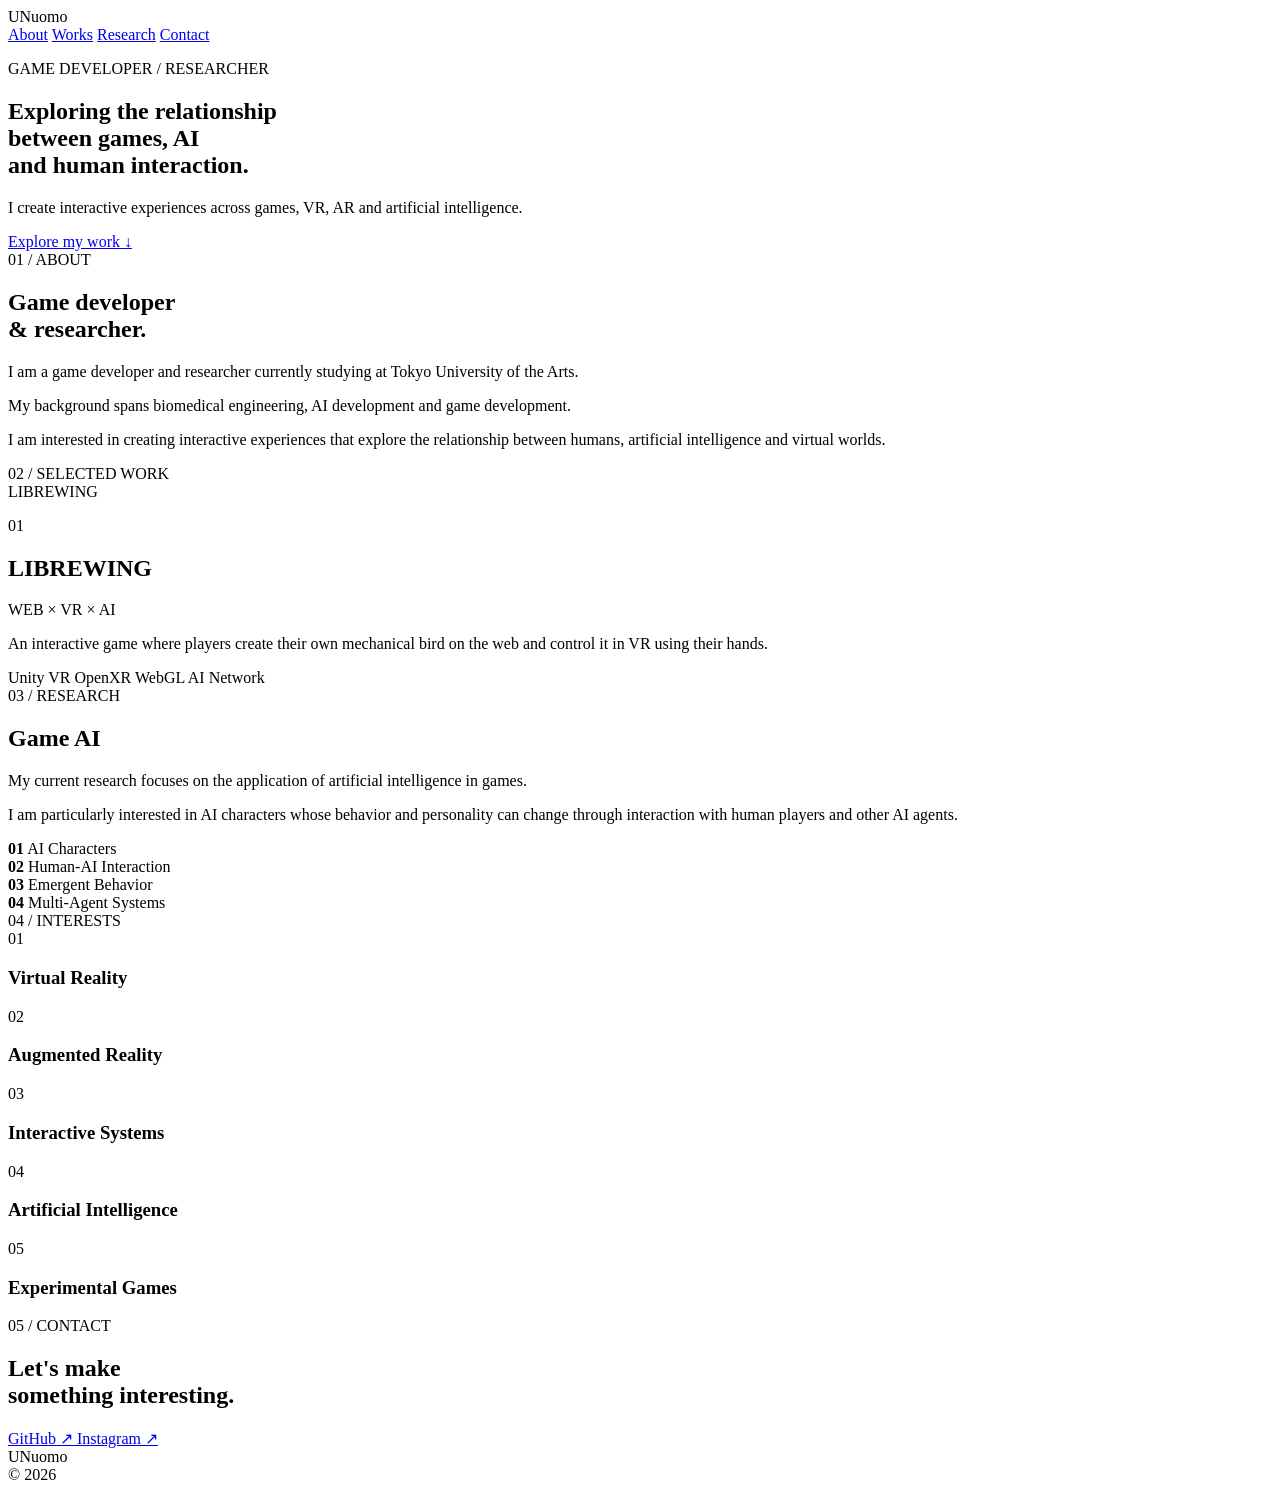
==== index.html @ 63ae59e0 "Create index.html" ====
<!DOCTYPE html>
<html lang="en">
<head>
    <meta charset="UTF-8">
    <meta name="viewport" content="width=device-width, initial-scale=1.0">

    <title>UNuomo — Game Developer / Researcher</title>

    <meta name="description"
          content="Portfolio of UNuomo, a game developer and researcher exploring games, AI, VR and human interaction.">

    <link rel="stylesheet" href="style.css">
</head>

<body>

    <!-- =========================
         NAVIGATION
    ========================== -->

    <header class="navbar">
        <div class="nav-logo">UNuomo</div>

        <nav>
            <a href="#about">About</a>
            <a href="#work">Works</a>
            <a href="#research">Research</a>
            <a href="#contact">Contact</a>
        </nav>
    </header>


    <!-- =========================
         HERO
    ========================== -->

    <main>

        <section class="hero">

            <div class="hero-content">

                <p class="eyebrow">
                    GAME DEVELOPER / RESEARCHER
                </p>

                <h1>
                    Exploring the relationship<br>
                    between <span>games, AI</span><br>
                    and human interaction.
                </h1>

                <p class="hero-description">
                    I create interactive experiences across
                    games, VR, AR and artificial intelligence.
                </p>

                <a class="hero-button" href="#work">
                    Explore my work
                    <span>↓</span>
                </a>

            </div>

        </section>


        <!-- =========================
             ABOUT
        ========================== -->

        <section id="about" class="section">

            <div class="section-label">
                01 / ABOUT
            </div>

            <div class="about-grid">

                <div>
                    <h2>
                        Game developer<br>
                        & researcher.
                    </h2>
                </div>

                <div class="about-text">

                    <p>
                        I am a game developer and researcher
                        currently studying at Tokyo University
                        of the Arts.
                    </p>

                    <p>
                        My background spans biomedical engineering,
                        AI development and game development.
                    </p>

                    <p>
                        I am interested in creating interactive
                        experiences that explore the relationship
                        between humans, artificial intelligence
                        and virtual worlds.
                    </p>

                </div>

            </div>

        </section>


        <!-- =========================
             FEATURED WORK
        ========================== -->

        <section id="work" class="section work-section">

            <div class="section-label">
                02 / SELECTED WORK
            </div>

            <div class="project">

                <div class="project-image">

                    <div class="image-placeholder">
                        <span>LIBREWING</span>
                    </div>

                </div>

                <div class="project-info">

                    <p class="project-number">
                        01
                    </p>

                    <h2>
                        LIBREWING
                    </h2>

                    <p class="project-type">
                        WEB × VR × AI
                    </p>

                    <p class="project-description">
                        An interactive game where players create
                        their own mechanical bird on the web and
                        control it in VR using their hands.
                    </p>

                    <div class="tags">
                        <span>Unity</span>
                        <span>VR</span>
                        <span>OpenXR</span>
                        <span>WebGL</span>
                        <span>AI</span>
                        <span>Network</span>
                    </div>

                </div>

            </div>

        </section>


        <!-- =========================
             RESEARCH
        ========================== -->

        <section id="research" class="section">

            <div class="section-label">
                03 / RESEARCH
            </div>

            <div class="research-grid">

                <div class="research-title">
                    <h2>
                        Game AI
                    </h2>
                </div>

                <div class="research-content">

                    <p>
                        My current research focuses on the
                        application of artificial intelligence
                        in games.
                    </p>

                    <p>
                        I am particularly interested in AI
                        characters whose behavior and personality
                        can change through interaction with human
                        players and other AI agents.
                    </p>

                    <div class="research-topics">

                        <div>
                            <strong>01</strong>
                            <span>AI Characters</span>
                        </div>

                        <div>
                            <strong>02</strong>
                            <span>Human-AI Interaction</span>
                        </div>

                        <div>
                            <strong>03</strong>
                            <span>Emergent Behavior</span>
                        </div>

                        <div>
                            <strong>04</strong>
                            <span>Multi-Agent Systems</span>
                        </div>

                    </div>

                </div>

            </div>

        </section>


        <!-- =========================
             OTHER INTERESTS
        ========================== -->

        <section class="section interests-section">

            <div class="section-label">
                04 / INTERESTS
            </div>

            <div class="interest-list">

                <div>
                    <span>01</span>
                    <h3>Virtual Reality</h3>
                </div>

                <div>
                    <span>02</span>
                    <h3>Augmented Reality</h3>
                </div>

                <div>
                    <span>03</span>
                    <h3>Interactive Systems</h3>
                </div>

                <div>
                    <span>04</span>
                    <h3>Artificial Intelligence</h3>
                </div>

                <div>
                    <span>05</span>
                    <h3>Experimental Games</h3>
                </div>

            </div>

        </section>


        <!-- =========================
             CONTACT
        ========================== -->

        <section id="contact" class="section contact-section">

            <div class="section-label">
                05 / CONTACT
            </div>

            <h2>
                Let's make<br>
                something interesting.
            </h2>

            <div class="contact-links">

                <a href="https://github.com/UNuomo"
                   target="_blank">
                    GitHub ↗
                </a>

                <!--
                Replace this with your Instagram URL later.
                -->

                <a href="#"
                   target="_blank">
                    Instagram ↗
                </a>

            </div>

        </section>

    </main>


    <!-- =========================
         FOOTER
    ========================== -->

    <footer>

        <div>
            UNuomo
        </div>

        <div>
            © 2026
        </div>

    </footer>

</body>
</html>
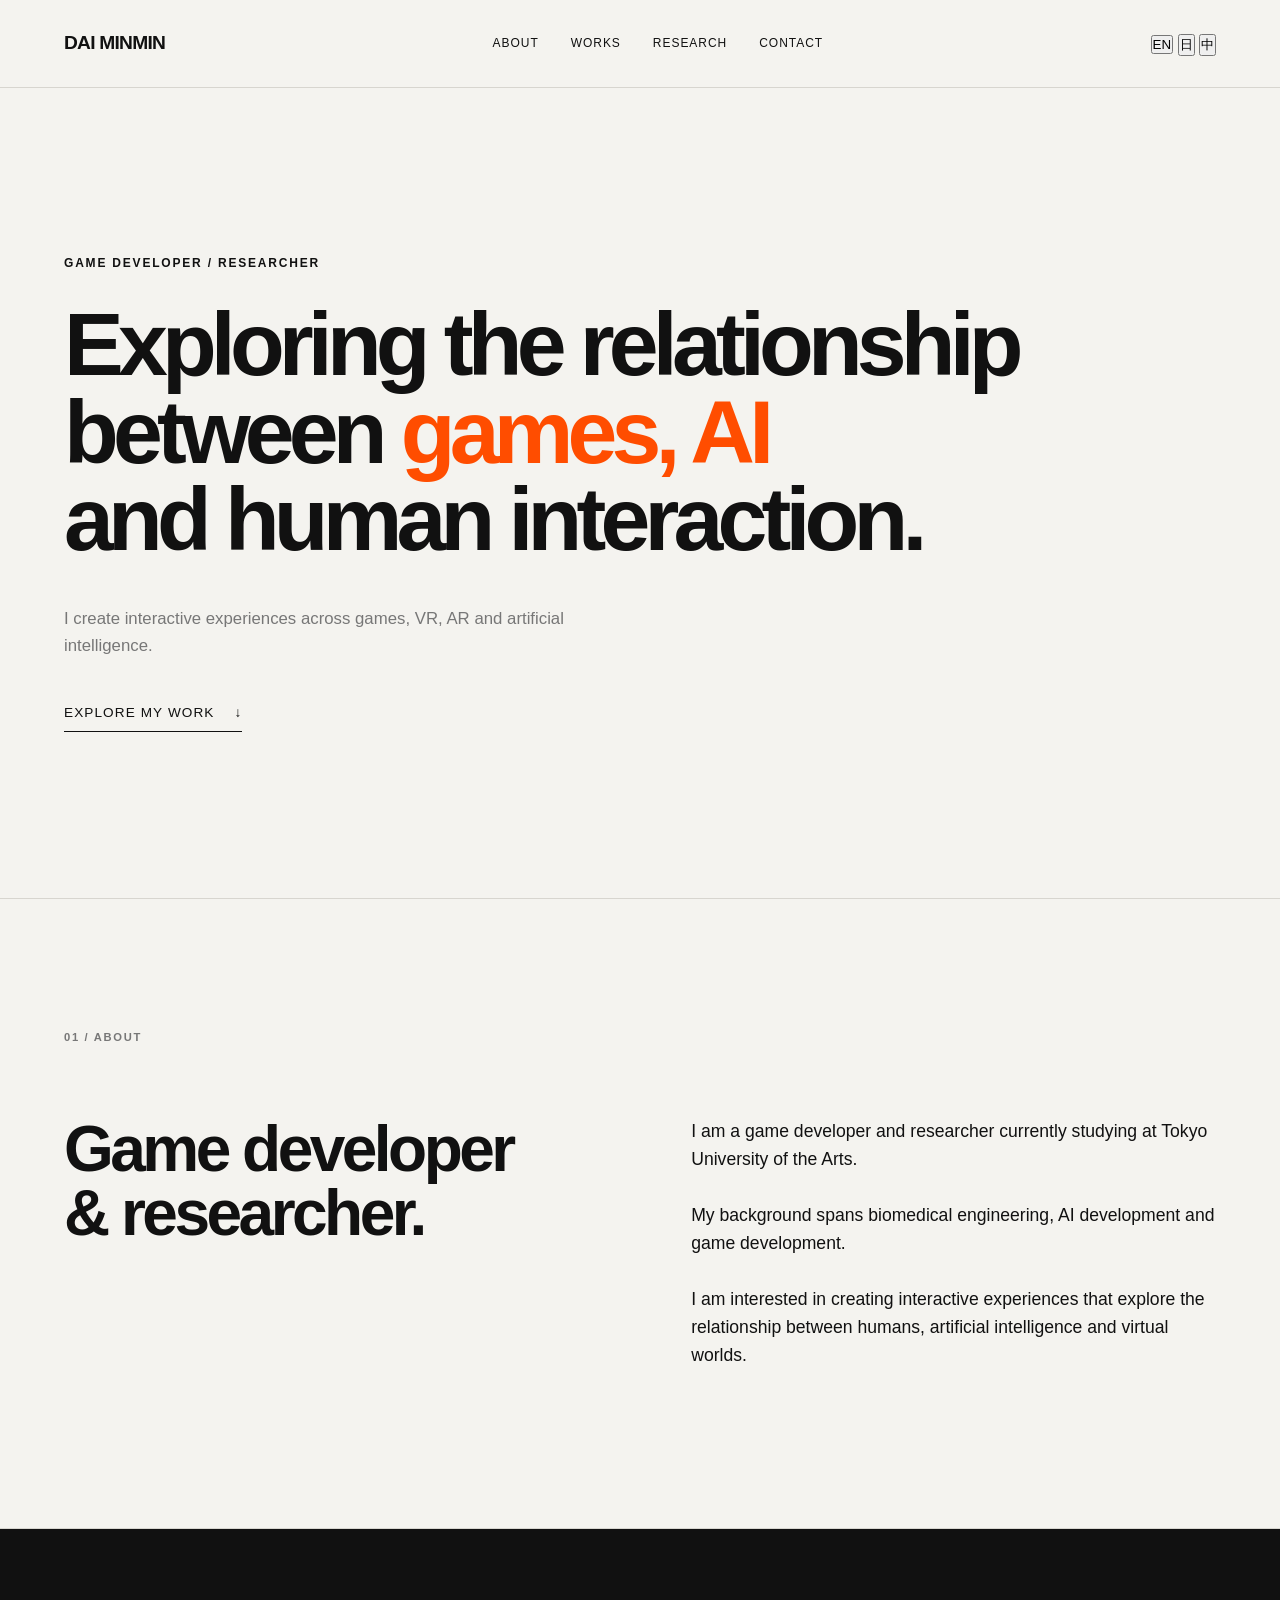
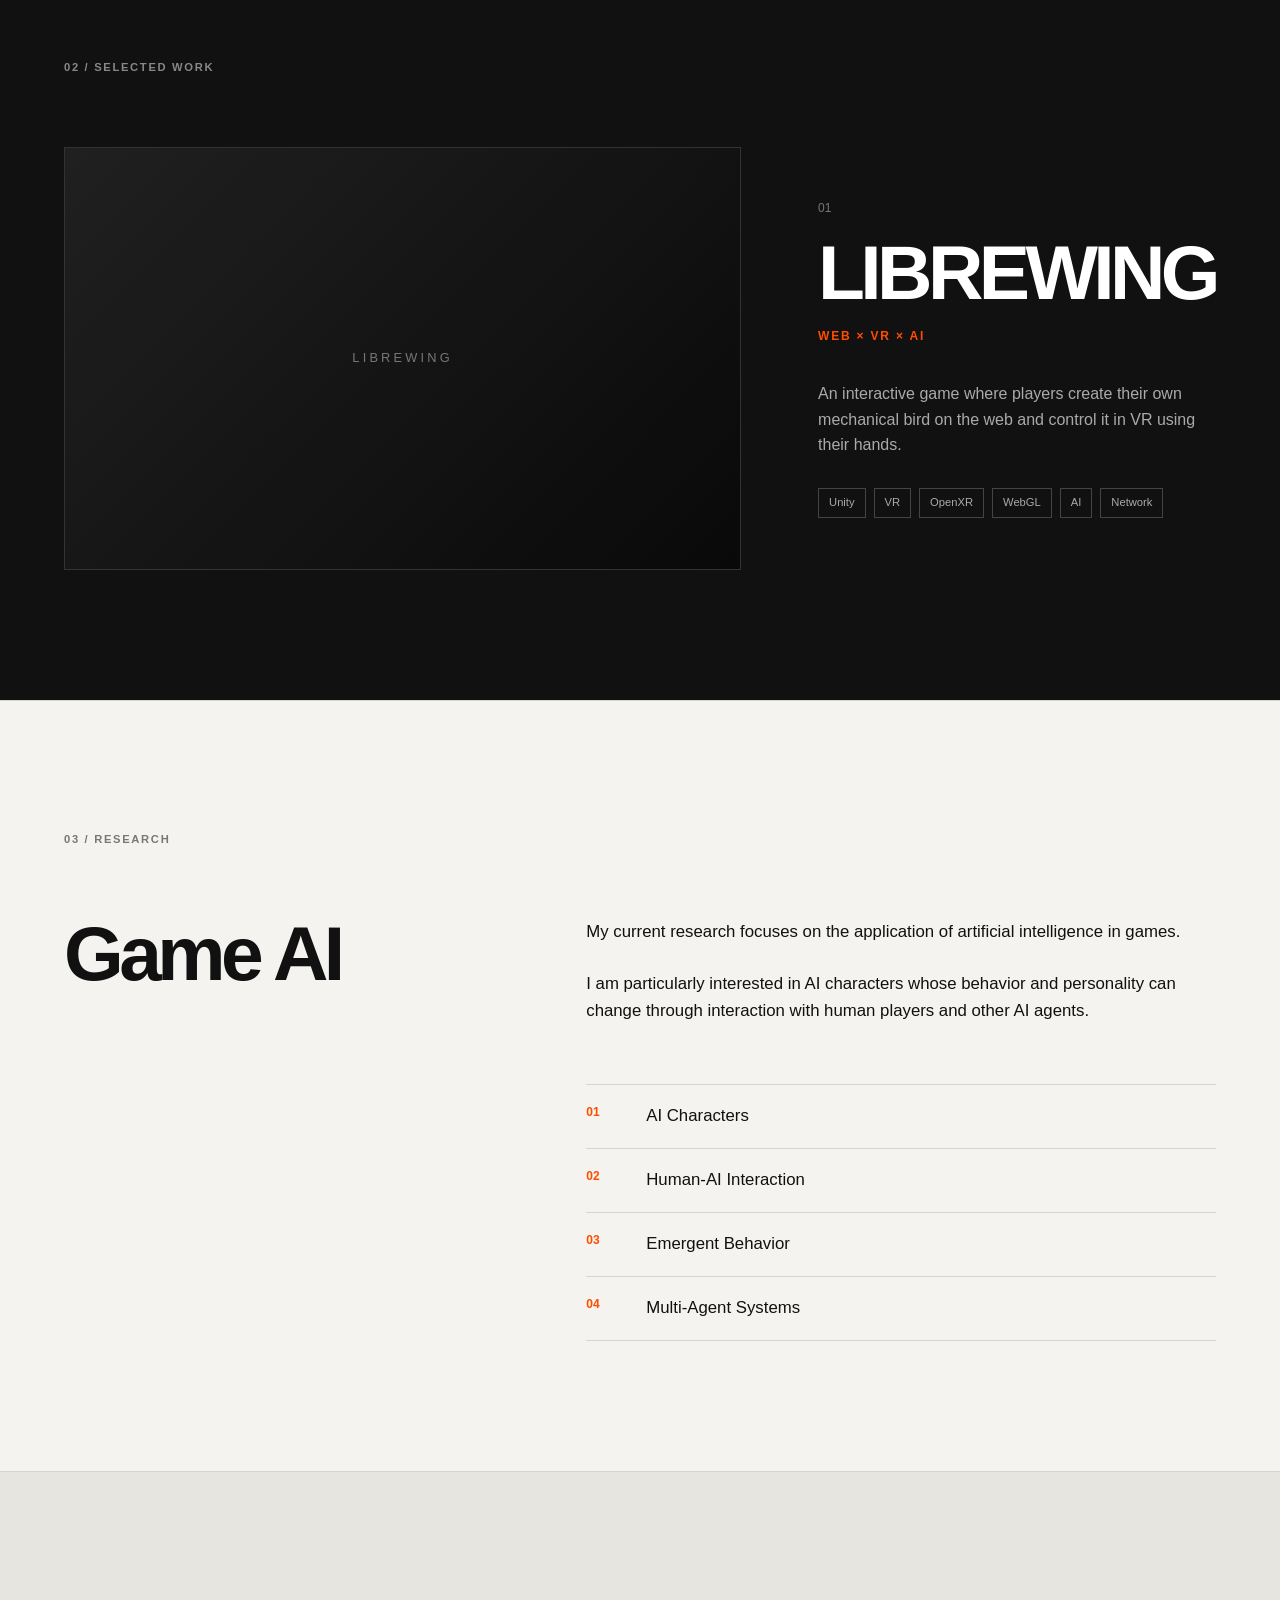
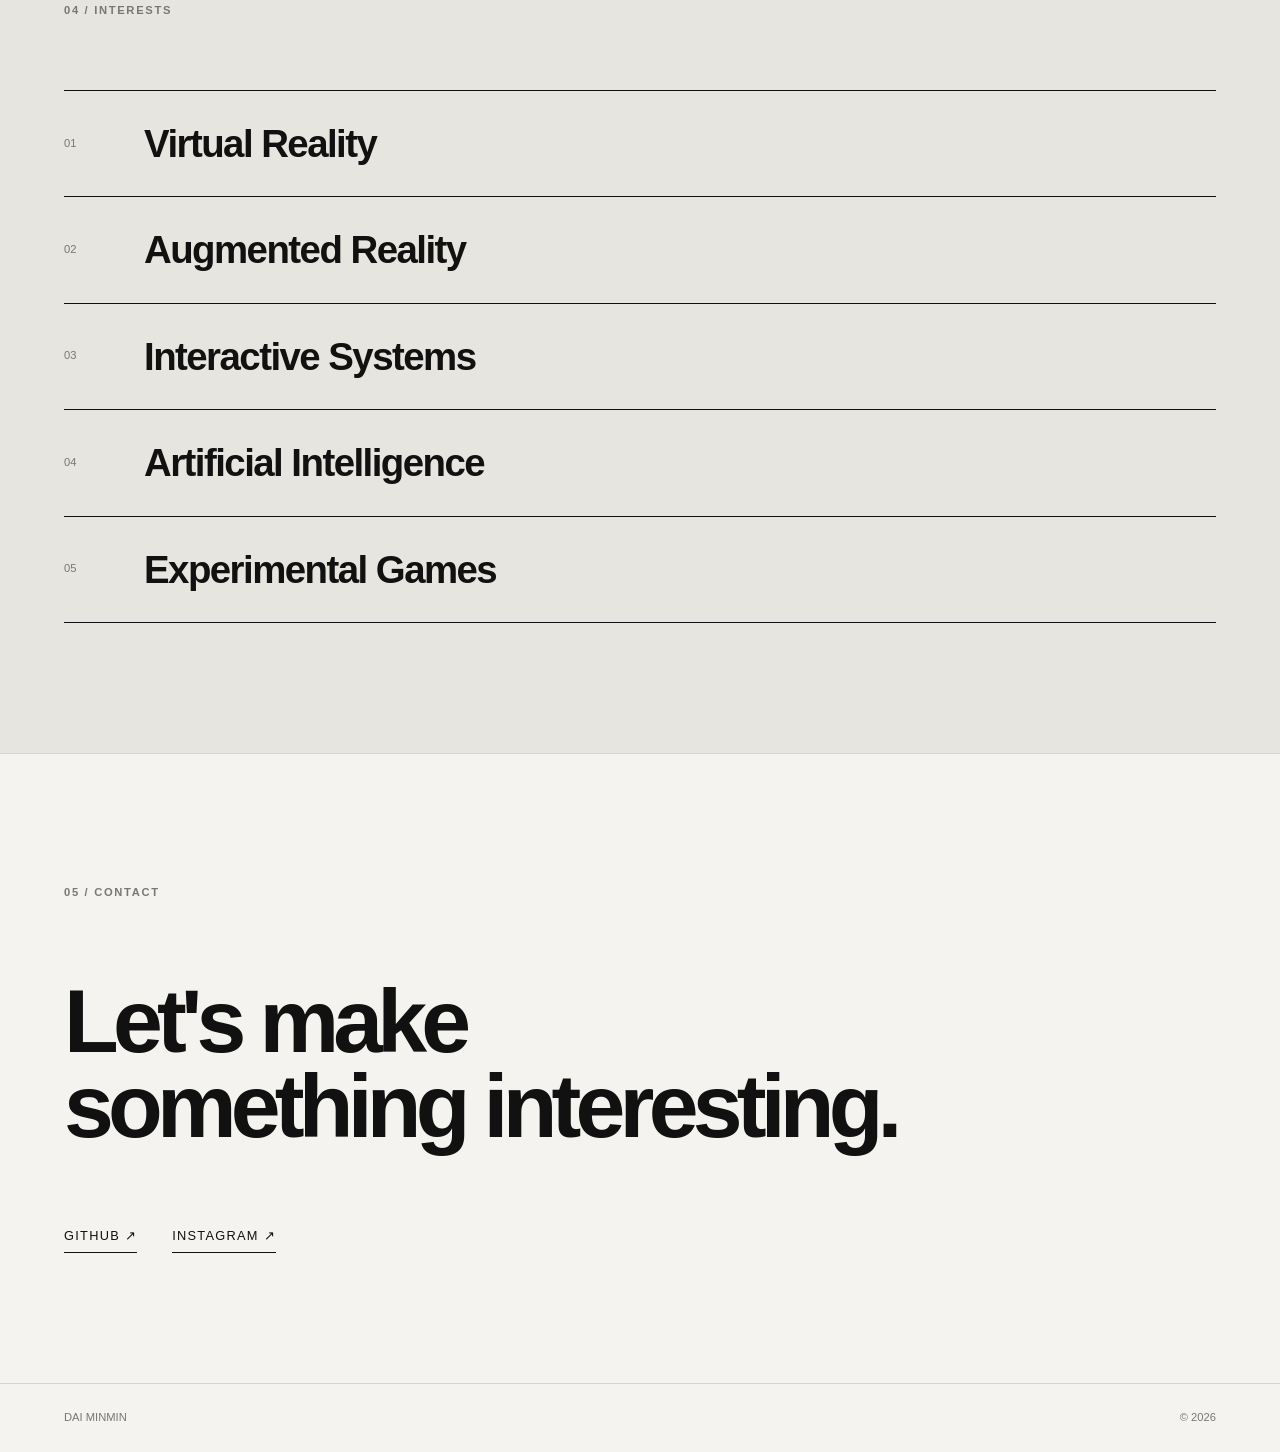
==== commit 81cf4f43: "Update index.html" ====
--- a/index.html
+++ b/index.html
@@ -1,16 +1,22 @@
 <!DOCTYPE html>
 <html lang="en">
+
 <head>
+
     <meta charset="UTF-8">
-    <meta name="viewport" content="width=device-width, initial-scale=1.0">
-
-    <title>UNuomo — Game Developer / Researcher</title>
+
+    <meta name="viewport"
+          content="width=device-width, initial-scale=1.0">
+
+    <title>DAI MINMIN — Game Developer / Researcher</title>
 
     <meta name="description"
-          content="Portfolio of UNuomo, a game developer and researcher exploring games, AI, VR and human interaction.">
+          content="Portfolio of DAI MINMIN, a game developer and researcher exploring games, AI, VR and human interaction.">
 
     <link rel="stylesheet" href="style.css">
+
 </head>
+
 
 <body>
 
@@ -19,89 +25,179 @@
     ========================== -->
 
     <header class="navbar">
-        <div class="nav-logo">UNuomo</div>
-
-        <nav>
-            <a href="#about">About</a>
-            <a href="#work">Works</a>
-            <a href="#research">Research</a>
-            <a href="#contact">Contact</a>
+
+        <a href="#" class="nav-logo">
+            DAI MINMIN
+        </a>
+
+
+        <nav class="nav-center">
+
+            <a href="#about"
+               data-i18n="nav_about">
+                About
+            </a>
+
+            <a href="#work"
+               data-i18n="nav_work">
+                Works
+            </a>
+
+            <a href="#research"
+               data-i18n="nav_research">
+                Research
+            </a>
+
+            <a href="#contact"
+               data-i18n="nav_contact">
+                Contact
+            </a>
+
         </nav>
+
+
+        <!-- Language Switcher -->
+
+        <div class="language-switcher">
+
+            <button
+                class="language-button active"
+                data-lang="en">
+                EN
+            </button>
+
+            <button
+                class="language-button"
+                data-lang="ja">
+                日
+            </button>
+
+            <button
+                class="language-button"
+                data-lang="zh">
+                中
+            </button>
+
+        </div>
+
     </header>
 
 
+
     <!-- =========================
-         HERO
+         MAIN
     ========================== -->
 
     <main>
 
+
+        <!-- =========================
+             HERO
+        ========================== -->
+
         <section class="hero">
 
             <div class="hero-content">
 
-                <p class="eyebrow">
+                <p class="eyebrow"
+                   data-i18n="hero_eyebrow">
+
                     GAME DEVELOPER / RESEARCHER
+
                 </p>
 
-                <h1>
+
+                <h1 data-i18n="hero_title">
+
                     Exploring the relationship<br>
                     between <span>games, AI</span><br>
                     and human interaction.
+
                 </h1>
 
-                <p class="hero-description">
+
+                <p class="hero-description"
+                   data-i18n="hero_description">
+
                     I create interactive experiences across
                     games, VR, AR and artificial intelligence.
+
                 </p>
 
-                <a class="hero-button" href="#work">
-                    Explore my work
+
+                <a class="hero-button"
+                   href="#work">
+
+                    <span data-i18n="hero_button">
+                        Explore my work
+                    </span>
+
                     <span>↓</span>
+
                 </a>
 
             </div>
 
         </section>
+
 
 
         <!-- =========================
              ABOUT
         ========================== -->
 
-        <section id="about" class="section">
-
-            <div class="section-label">
+        <section id="about"
+                 class="section">
+
+            <div class="section-label"
+                 data-i18n="about_label">
+
                 01 / ABOUT
-            </div>
+
+            </div>
+
 
             <div class="about-grid">
 
+
                 <div>
-                    <h2>
+
+                    <h2 data-i18n="about_title">
+
                         Game developer<br>
                         & researcher.
+
                     </h2>
-                </div>
+
+                </div>
+
 
                 <div class="about-text">
 
-                    <p>
+                    <p data-i18n="about_p1">
+
                         I am a game developer and researcher
                         currently studying at Tokyo University
                         of the Arts.
-                    </p>
-
-                    <p>
+
+                    </p>
+
+
+                    <p data-i18n="about_p2">
+
                         My background spans biomedical engineering,
                         AI development and game development.
-                    </p>
-
-                    <p>
+
+                    </p>
+
+
+                    <p data-i18n="about_p3">
+
                         I am interested in creating interactive
                         experiences that explore the relationship
                         between humans, artificial intelligence
                         and virtual worlds.
+
                     </p>
 
                 </div>
@@ -109,55 +205,84 @@
             </div>
 
         </section>
+
 
 
         <!-- =========================
              FEATURED WORK
         ========================== -->
 
-        <section id="work" class="section work-section">
-
-            <div class="section-label">
+        <section id="work"
+                 class="section work-section">
+
+
+            <div class="section-label"
+                 data-i18n="work_label">
+
                 02 / SELECTED WORK
-            </div>
+
+            </div>
+
 
             <div class="project">
 
+
                 <div class="project-image">
 
                     <div class="image-placeholder">
-                        <span>LIBREWING</span>
+
+                        <span>
+                            LIBREWING
+                        </span>
+
                     </div>
 
                 </div>
 
+
                 <div class="project-info">
+
 
                     <p class="project-number">
                         01
                     </p>
+
 
                     <h2>
                         LIBREWING
                     </h2>
 
+
                     <p class="project-type">
                         WEB × VR × AI
                     </p>
 
-                    <p class="project-description">
-                        An interactive game where players create
-                        their own mechanical bird on the web and
-                        control it in VR using their hands.
-                    </p>
+
+                    <p class="project-description"
+                       data-i18n="project_description">
+
+                        An interactive game where players
+                        create their own mechanical bird on
+                        the web and control it in VR using
+                        their hands.
+
+                    </p>
+
 
                     <div class="tags">
+
                         <span>Unity</span>
+
                         <span>VR</span>
+
                         <span>OpenXR</span>
+
                         <span>WebGL</span>
+
                         <span>AI</span>
+
                         <span>Network</span>
+
                     </div>
 
                 </div>
@@ -165,63 +290,106 @@
             </div>
 
         </section>
+
 
 
         <!-- =========================
              RESEARCH
         ========================== -->
 
-        <section id="research" class="section">
-
-            <div class="section-label">
+        <section id="research"
+                 class="section">
+
+
+            <div class="section-label"
+                 data-i18n="research_label">
+
                 03 / RESEARCH
-            </div>
+
+            </div>
+
 
             <div class="research-grid">
 
+
                 <div class="research-title">
+
                     <h2>
                         Game AI
                     </h2>
-                </div>
+
+                </div>
+
 
                 <div class="research-content">
 
-                    <p>
+
+                    <p data-i18n="research_p1">
+
                         My current research focuses on the
                         application of artificial intelligence
                         in games.
-                    </p>
-
-                    <p>
+
+                    </p>
+
+
+                    <p data-i18n="research_p2">
+
                         I am particularly interested in AI
                         characters whose behavior and personality
                         can change through interaction with human
                         players and other AI agents.
-                    </p>
+
+                    </p>
+
 
                     <div class="research-topics">
 
+
                         <div>
+
                             <strong>01</strong>
-                            <span>AI Characters</span>
+
+                            <span data-i18n="research_topic1">
+                                AI Characters
+                            </span>
+
                         </div>
 
+
                         <div>
+
                             <strong>02</strong>
-                            <span>Human-AI Interaction</span>
+
+                            <span data-i18n="research_topic2">
+                                Human-AI Interaction
+                            </span>
+
                         </div>
 
+
                         <div>
+
                             <strong>03</strong>
-                            <span>Emergent Behavior</span>
+
+                            <span data-i18n="research_topic3">
+                                Emergent Behavior
+                            </span>
+
                         </div>
 
+
                         <div>
+
                             <strong>04</strong>
-                            <span>Multi-Agent Systems</span>
+
+                            <span data-i18n="research_topic4">
+                                Multi-Agent Systems
+                            </span>
+
                         </div>
 
+
                     </div>
 
                 </div>
@@ -231,84 +399,141 @@
         </section>
 
 
+
         <!-- =========================
-             OTHER INTERESTS
+             INTERESTS
         ========================== -->
 
         <section class="section interests-section">
 
-            <div class="section-label">
+
+            <div class="section-label"
+                 data-i18n="interests_label">
+
                 04 / INTERESTS
-            </div>
+
+            </div>
+
 
             <div class="interest-list">
 
+
                 <div>
+
                     <span>01</span>
-                    <h3>Virtual Reality</h3>
-                </div>
+
+                    <h3 data-i18n="interest1">
+                        Virtual Reality
+                    </h3>
+
+                </div>
+
 
                 <div>
+
                     <span>02</span>
-                    <h3>Augmented Reality</h3>
-                </div>
+
+                    <h3 data-i18n="interest2">
+                        Augmented Reality
+                    </h3>
+
+                </div>
+
 
                 <div>
+
                     <span>03</span>
-                    <h3>Interactive Systems</h3>
-                </div>
+
+                    <h3 data-i18n="interest3">
+                        Interactive Systems
+                    </h3>
+
+                </div>
+
 
                 <div>
+
                     <span>04</span>
-                    <h3>Artificial Intelligence</h3>
-                </div>
+
+                    <h3 data-i18n="interest4">
+                        Artificial Intelligence
+                    </h3>
+
+                </div>
+
 
                 <div>
+
                     <span>05</span>
-                    <h3>Experimental Games</h3>
-                </div>
+
+                    <h3 data-i18n="interest5">
+                        Experimental Games
+                    </h3>
+
+                </div>
+
 
             </div>
 
         </section>
+
 
 
         <!-- =========================
              CONTACT
         ========================== -->
 
-        <section id="contact" class="section contact-section">
-
-            <div class="section-label">
+        <section id="contact"
+                 class="section contact-section">
+
+
+            <div class="section-label"
+                 data-i18n="contact_label">
+
                 05 / CONTACT
-            </div>
-
-            <h2>
+
+            </div>
+
+
+            <h2 data-i18n="contact_title">
+
                 Let's make<br>
                 something interesting.
+
             </h2>
 
+
             <div class="contact-links">
+
 
                 <a href="https://github.com/UNuomo"
                    target="_blank">
+
                     GitHub ↗
+
                 </a>
 
+
                 <!--
-                Replace this with your Instagram URL later.
+                    Replace the # below
+                    with your Instagram URL later.
                 -->
 
                 <a href="#"
                    target="_blank">
+
                     Instagram ↗
+
                 </a>
 
+
             </div>
 
         </section>
 
+
     </main>
+
 
 
     <!-- =========================
@@ -318,7 +543,7 @@
     <footer>
 
         <div>
-            UNuomo
+            DAI MINMIN
         </div>
 
         <div>
@@ -327,5 +552,12 @@
 
     </footer>
 
+
+
+    <!-- LANGUAGE SCRIPT -->
+
+    <script src="script.js"></script>
+
 </body>
+
 </html>
--- a/style.css
+++ b/style.css
@@ -0,0 +1,549 @@
+/* =========================================================
+   GLOBAL
+========================================================= */
+
+:root {
+    --background: #f4f3ef;
+    --text: #111111;
+    --muted: #777777;
+    --line: #d7d5cf;
+    --accent: #ff4d00;
+    --white: #ffffff;
+}
+
+* {
+    margin: 0;
+    padding: 0;
+    box-sizing: border-box;
+}
+
+html {
+    scroll-behavior: smooth;
+}
+
+body {
+    background: var(--background);
+    color: var(--text);
+
+    font-family:
+        Arial,
+        Helvetica,
+        sans-serif;
+
+    line-height: 1.6;
+}
+
+a {
+    color: inherit;
+    text-decoration: none;
+}
+
+
+/* =========================================================
+   NAVIGATION
+========================================================= */
+
+.navbar {
+    width: 100%;
+
+    padding: 28px 5vw;
+
+    display: flex;
+    justify-content: space-between;
+    align-items: center;
+
+    border-bottom: 1px solid var(--line);
+}
+
+.nav-logo {
+    font-size: 1.2rem;
+    font-weight: 700;
+
+    letter-spacing: -0.04em;
+}
+
+.navbar nav {
+    display: flex;
+    gap: 32px;
+}
+
+.navbar nav a {
+    font-size: 0.75rem;
+    text-transform: uppercase;
+
+    letter-spacing: 0.08em;
+
+    transition: opacity 0.2s ease;
+}
+
+.navbar nav a:hover {
+    opacity: 0.45;
+}
+
+
+/* =========================================================
+   HERO
+========================================================= */
+
+.hero {
+    min-height: 90vh;
+
+    padding: 10vh 5vw;
+
+    display: flex;
+    align-items: center;
+}
+
+.hero-content {
+    max-width: 1100px;
+}
+
+.eyebrow {
+    margin-bottom: 28px;
+
+    font-size: 0.75rem;
+
+    letter-spacing: 0.15em;
+
+    font-weight: 700;
+}
+
+.hero h1 {
+    font-size: clamp(3rem, 7vw, 7.5rem);
+
+    line-height: 0.98;
+
+    letter-spacing: -0.065em;
+
+    font-weight: 700;
+}
+
+.hero h1 span {
+    color: var(--accent);
+}
+
+.hero-description {
+    max-width: 520px;
+
+    margin-top: 42px;
+
+    font-size: 1.05rem;
+
+    color: var(--muted);
+}
+
+.hero-button {
+    display: inline-flex;
+
+    gap: 20px;
+
+    margin-top: 42px;
+
+    padding-bottom: 7px;
+
+    border-bottom: 1px solid var(--text);
+
+    font-size: 0.85rem;
+
+    text-transform: uppercase;
+
+    letter-spacing: 0.08em;
+
+    transition: gap 0.2s ease;
+}
+
+.hero-button:hover {
+    gap: 30px;
+}
+
+
+/* =========================================================
+   SECTIONS
+========================================================= */
+
+.section {
+    padding: 130px 5vw;
+
+    border-top: 1px solid var(--line);
+}
+
+.section-label {
+    margin-bottom: 70px;
+
+    font-size: 0.7rem;
+
+    font-weight: 700;
+
+    letter-spacing: 0.15em;
+
+    color: var(--muted);
+}
+
+
+/* =========================================================
+   ABOUT
+========================================================= */
+
+.about-grid {
+    display: grid;
+
+    grid-template-columns:
+        minmax(250px, 1fr)
+        minmax(300px, 1fr);
+
+    gap: 8vw;
+}
+
+.about-grid h2 {
+    font-size: clamp(2.5rem, 5vw, 5rem);
+
+    line-height: 1;
+
+    letter-spacing: -0.055em;
+}
+
+.about-text {
+    max-width: 580px;
+
+    font-size: 1.1rem;
+}
+
+.about-text p {
+    margin-bottom: 28px;
+}
+
+
+/* =========================================================
+   PROJECT
+========================================================= */
+
+.work-section {
+    background: #111111;
+
+    color: #ffffff;
+}
+
+.work-section .section-label {
+    color: #888888;
+}
+
+.project {
+    display: grid;
+
+    grid-template-columns:
+        1.35fr
+        0.65fr;
+
+    gap: 6vw;
+
+    align-items: center;
+}
+
+.project-image {
+    width: 100%;
+}
+
+.image-placeholder {
+    aspect-ratio: 16 / 10;
+
+    background:
+        linear-gradient(
+            135deg,
+            #202020,
+            #090909
+        );
+
+    border: 1px solid #333333;
+
+    display: flex;
+    align-items: center;
+    justify-content: center;
+}
+
+.image-placeholder span {
+    color: #777777;
+
+    font-size: 0.8rem;
+
+    letter-spacing: 0.25em;
+}
+
+.project-number {
+    color: #777777;
+
+    font-size: 0.75rem;
+
+    margin-bottom: 20px;
+}
+
+.project-info h2 {
+    font-size: clamp(3rem, 6vw, 6rem);
+
+    line-height: 0.9;
+
+    letter-spacing: -0.06em;
+}
+
+.project-type {
+    margin-top: 20px;
+
+    color: var(--accent);
+
+    font-size: 0.75rem;
+
+    letter-spacing: 0.15em;
+
+    font-weight: 700;
+}
+
+.project-description {
+    margin-top: 35px;
+
+    max-width: 430px;
+
+    color: #aaaaaa;
+}
+
+.tags {
+    display: flex;
+
+    flex-wrap: wrap;
+
+    gap: 8px;
+
+    margin-top: 30px;
+}
+
+.tags span {
+    border: 1px solid #444444;
+
+    padding: 5px 10px;
+
+    font-size: 0.7rem;
+
+    color: #aaaaaa;
+}
+
+
+/* =========================================================
+   RESEARCH
+========================================================= */
+
+.research-grid {
+    display: grid;
+
+    grid-template-columns:
+        0.8fr
+        1.2fr;
+
+    gap: 8vw;
+}
+
+.research-title h2 {
+    font-size: clamp(3rem, 6vw, 6rem);
+
+    line-height: 0.9;
+
+    letter-spacing: -0.06em;
+}
+
+.research-content {
+    max-width: 650px;
+
+    font-size: 1.05rem;
+}
+
+.research-content > p {
+    margin-bottom: 25px;
+}
+
+.research-topics {
+    margin-top: 60px;
+
+    border-top: 1px solid var(--line);
+}
+
+.research-topics div {
+    padding: 18px 0;
+
+    border-bottom: 1px solid var(--line);
+
+    display: flex;
+
+    gap: 25px;
+}
+
+.research-topics strong {
+    width: 35px;
+
+    color: var(--accent);
+
+    font-size: 0.75rem;
+}
+
+
+/* =========================================================
+   INTERESTS
+========================================================= */
+
+.interests-section {
+    background: #e7e5df;
+}
+
+.interest-list {
+    border-top: 1px solid var(--text);
+}
+
+.interest-list div {
+    display: grid;
+
+    grid-template-columns: 80px 1fr;
+
+    align-items: center;
+
+    padding: 22px 0;
+
+    border-bottom: 1px solid var(--text);
+
+    transition:
+        padding-left 0.25s ease,
+        background 0.25s ease;
+}
+
+.interest-list div:hover {
+    padding-left: 20px;
+}
+
+.interest-list span {
+    font-size: 0.7rem;
+
+    color: var(--muted);
+}
+
+.interest-list h3 {
+    font-size: clamp(1.8rem, 3vw, 3rem);
+
+    letter-spacing: -0.04em;
+}
+
+
+/* =========================================================
+   CONTACT
+========================================================= */
+
+.contact-section {
+    min-height: 70vh;
+
+    display: flex;
+
+    flex-direction: column;
+
+    justify-content: space-between;
+}
+
+.contact-section h2 {
+    font-size: clamp(3rem, 7vw, 7rem);
+
+    line-height: 0.95;
+
+    letter-spacing: -0.065em;
+}
+
+.contact-links {
+    display: flex;
+
+    gap: 35px;
+
+    margin-top: 70px;
+}
+
+.contact-links a {
+    padding-bottom: 6px;
+
+    border-bottom: 1px solid var(--text);
+
+    font-size: 0.8rem;
+
+    text-transform: uppercase;
+
+    letter-spacing: 0.1em;
+}
+
+
+/* =========================================================
+   FOOTER
+========================================================= */
+
+footer {
+    padding: 25px 5vw;
+
+    border-top: 1px solid var(--line);
+
+    display: flex;
+
+    justify-content: space-between;
+
+    font-size: 0.7rem;
+
+    color: var(--muted);
+}
+
+
+/* =========================================================
+   MOBILE
+========================================================= */
+
+@media (max-width: 800px) {
+
+    .navbar {
+        padding: 22px 6vw;
+    }
+
+    .navbar nav {
+        gap: 15px;
+    }
+
+    .navbar nav a {
+        font-size: 0.65rem;
+    }
+
+    .hero {
+        min-height: 80vh;
+
+        padding:
+            8vh 6vw;
+    }
+
+    .hero h1 {
+        font-size: clamp(2.8rem, 12vw, 5rem);
+    }
+
+    .section {
+        padding:
+            90px 6vw;
+    }
+
+    .about-grid,
+    .project,
+    .research-grid {
+        grid-template-columns: 1fr;
+
+        gap: 50px;
+    }
+
+    .project-info {
+        order: 2;
+    }
+
+    .contact-links {
+        flex-direction: column;
+
+        gap: 20px;
+    }
+
+    .interest-list div {
+        grid-template-columns:
+            50px 1fr;
+    }
+
+}
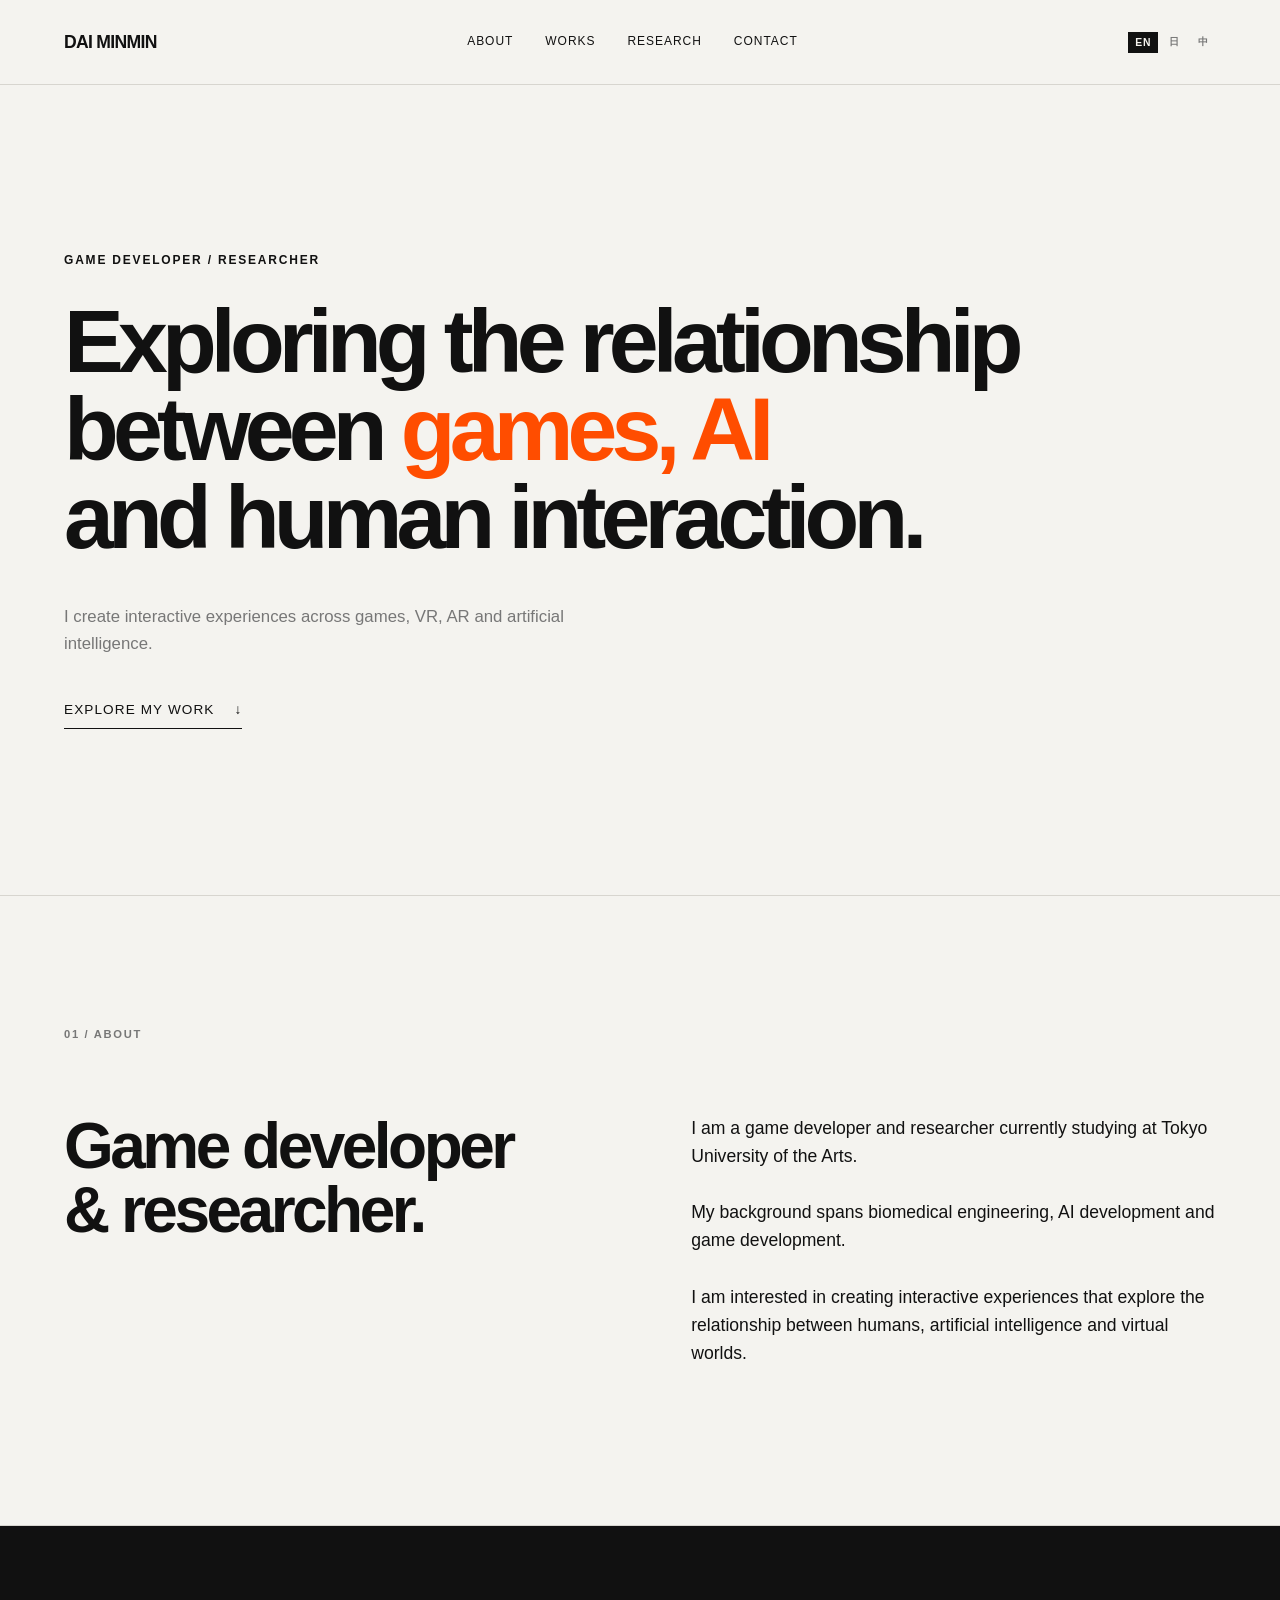
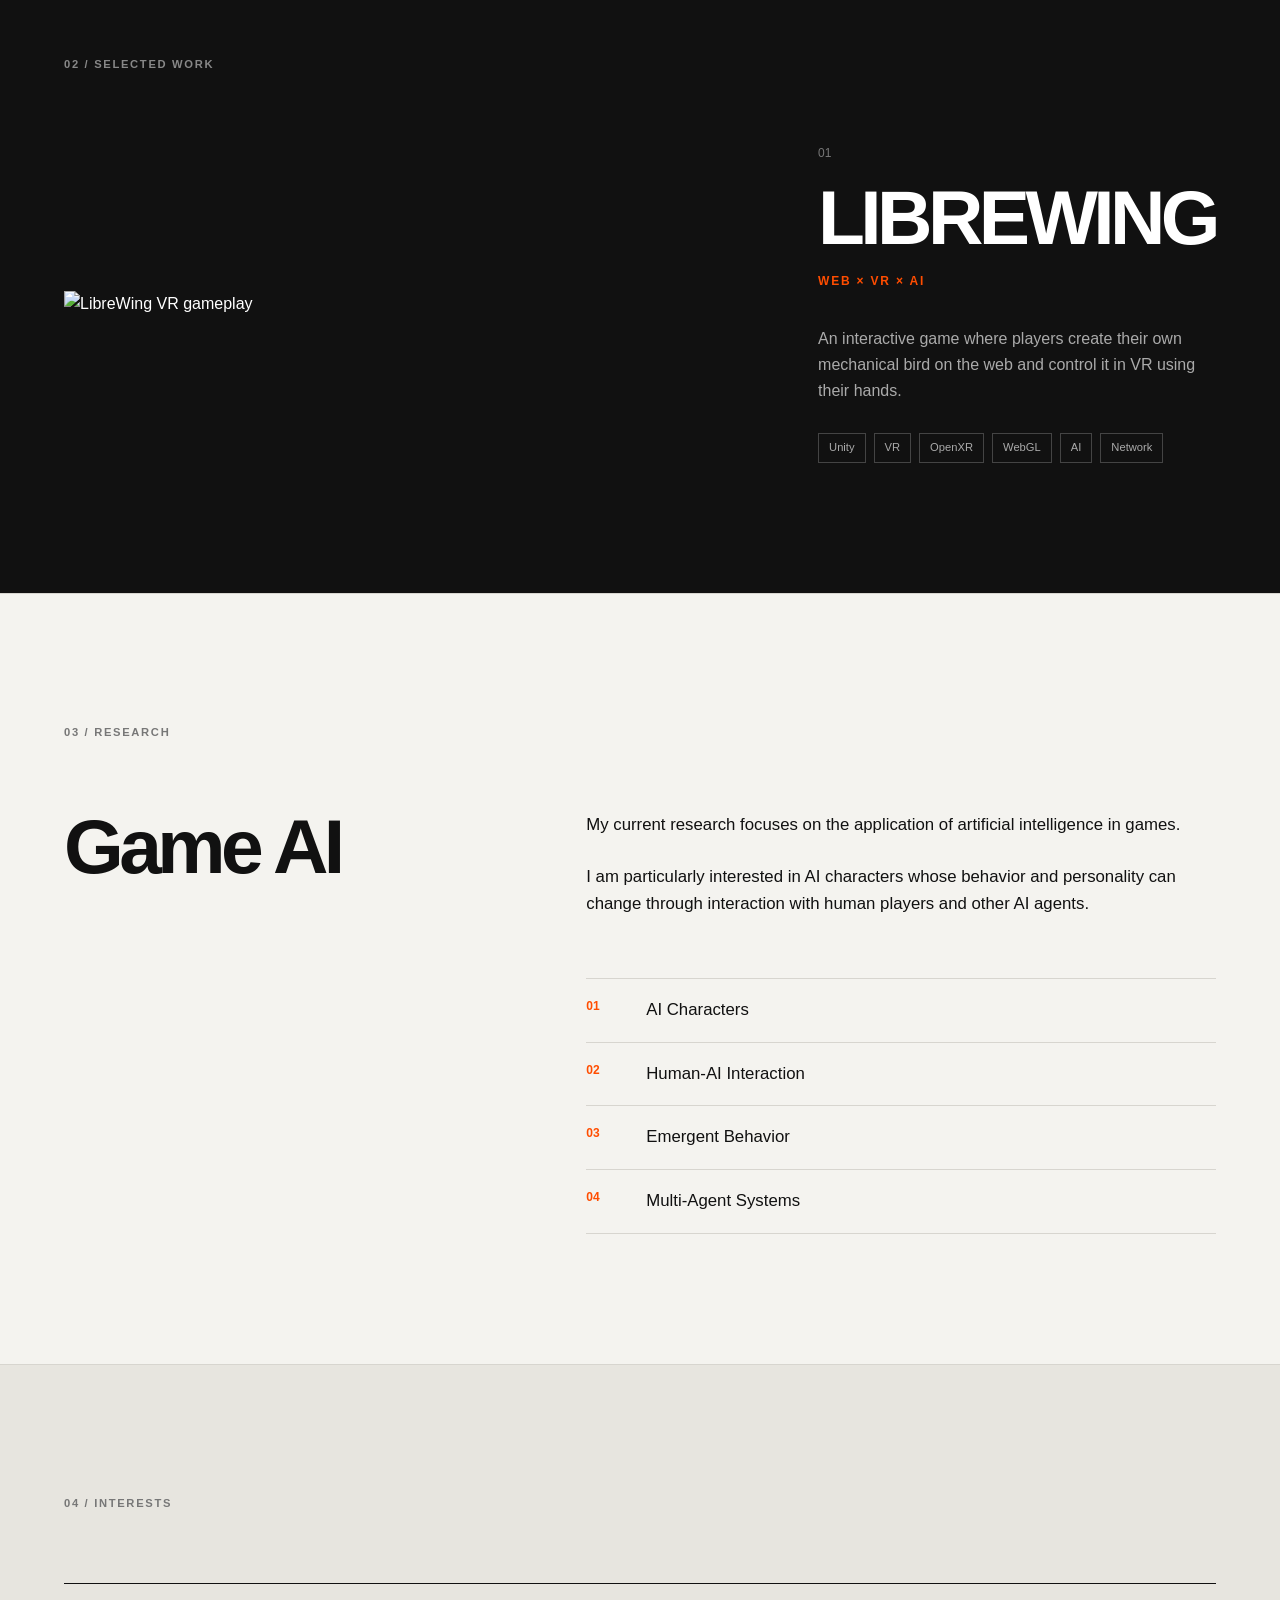
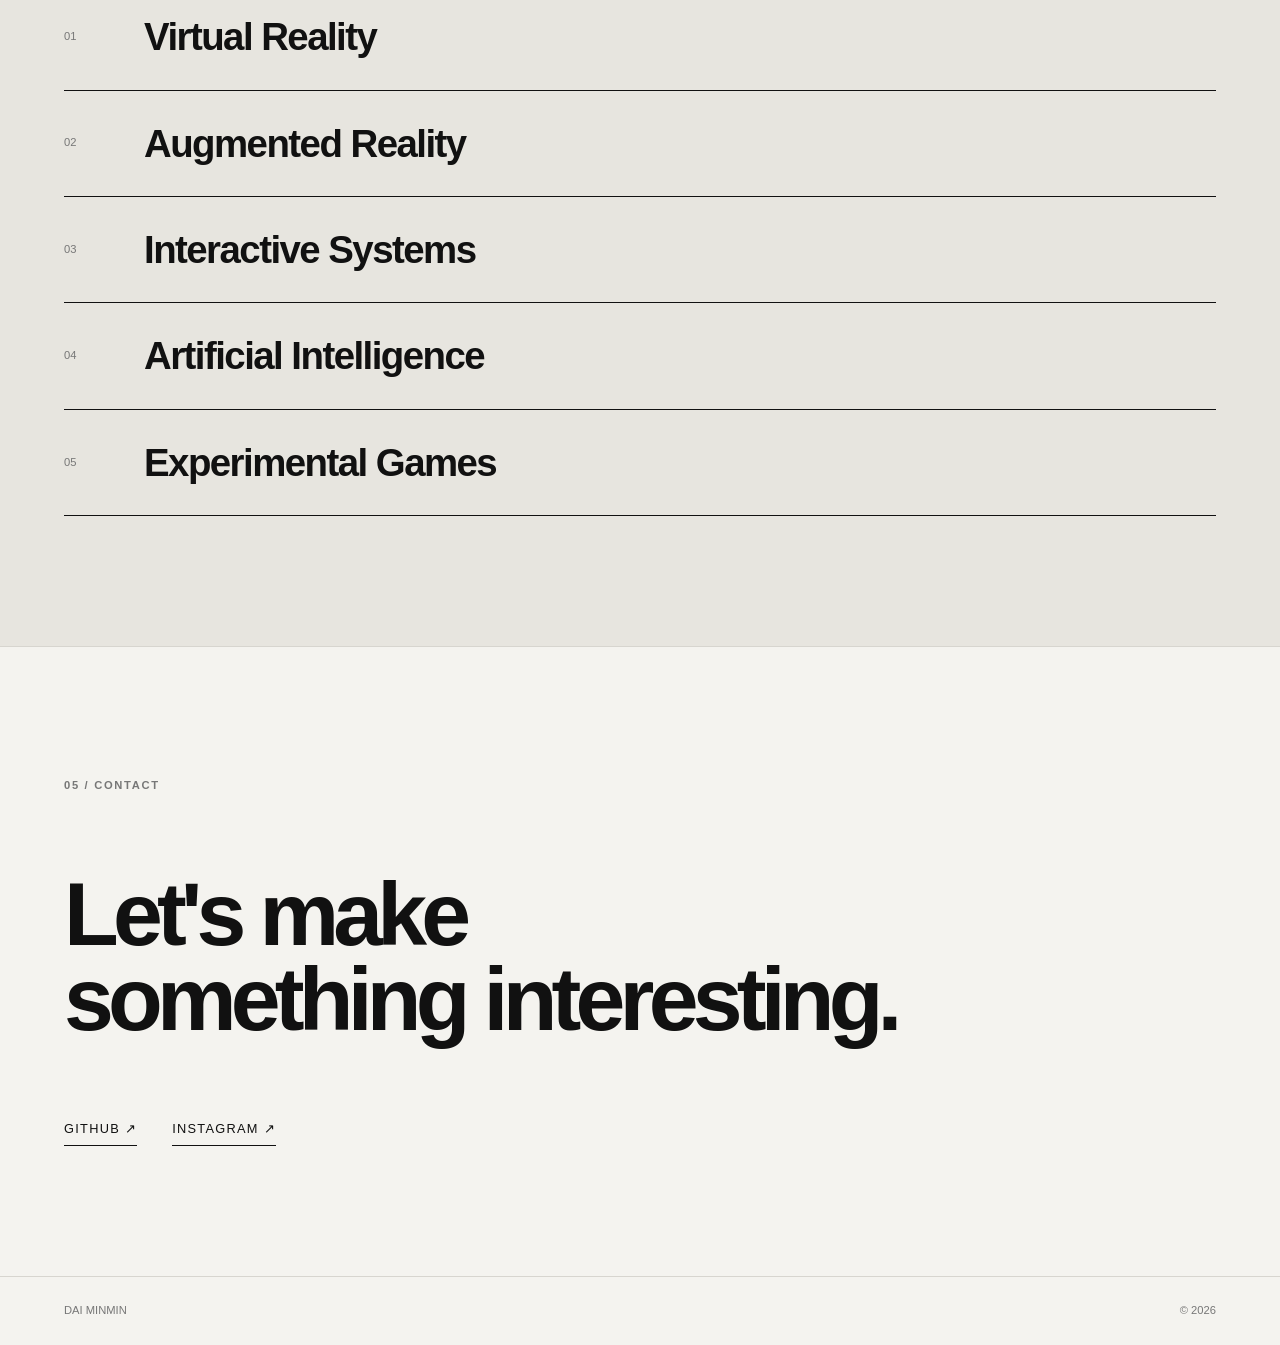
==== commit 655cf7ad: "Update index.html 增加图片相关代码1" ====
--- a/index.html
+++ b/index.html
@@ -229,14 +229,12 @@
 
                 <div class="project-image">
 
-                    <div class="image-placeholder">
-
-                        <span>
-                            LIBREWING
-                        </span>
-
-                    </div>
-
+                    <img
+                        src="images/librewing_1.jpg"
+                        alt="LibreWing VR gameplay"
+                        class="project-hero-image"
+                    >
+                
                 </div>
 
 
--- a/style.css
+++ b/style.css
@@ -48,22 +48,29 @@
 
     padding: 28px 5vw;
 
-    display: flex;
-    justify-content: space-between;
-    align-items: center;
+    display: grid;
+
+   grid-template-columns: auto 1fr auto;
+
+   align-items: center;
 
     border-bottom: 1px solid var(--line);
 }
 
 .nav-logo {
-    font-size: 1.2rem;
+    font-size: 1.1rem;
     font-weight: 700;
 
     letter-spacing: -0.04em;
+
+    white-space: nowrap;
 }
 
 .navbar nav {
     display: flex;
+
+    justify-content: center;
+
     gap: 32px;
 }
 
@@ -78,6 +85,54 @@
 
 .navbar nav a:hover {
     opacity: 0.45;
+}
+
+/* =========================================================
+   LANGUAGE SWITCHER
+========================================================= */
+
+.language-switcher {
+    display: flex;
+
+    align-items: center;
+
+    gap: 4px;
+
+    margin-left: 20px;
+}
+
+.language-button {
+    border: none;
+
+    background: transparent;
+
+    padding: 5px 7px;
+
+    font-size: 0.65rem;
+
+    font-weight: 700;
+
+    letter-spacing: 0.08em;
+
+    color: var(--muted);
+
+    cursor: pointer;
+
+    transition:
+        color 0.2s ease,
+        background 0.2s ease;
+}
+
+.language-button:hover {
+    color: var(--text);
+}
+
+.language-button.active {
+    color: var(--text);
+
+    background: var(--text);
+
+    color: var(--background);
 }
 
 
@@ -546,4 +601,22 @@
             50px 1fr;
     }
 
-}
+       .navbar {
+        grid-template-columns: auto auto;
+        row-gap: 18px;
+    }
+
+    .navbar nav {
+        grid-column: 1 / -1;
+        grid-row: 2;
+
+        justify-content: flex-start;
+
+        gap: 18px;
+    }
+
+    .language-switcher {
+        justify-self: end;
+    }
+
+}
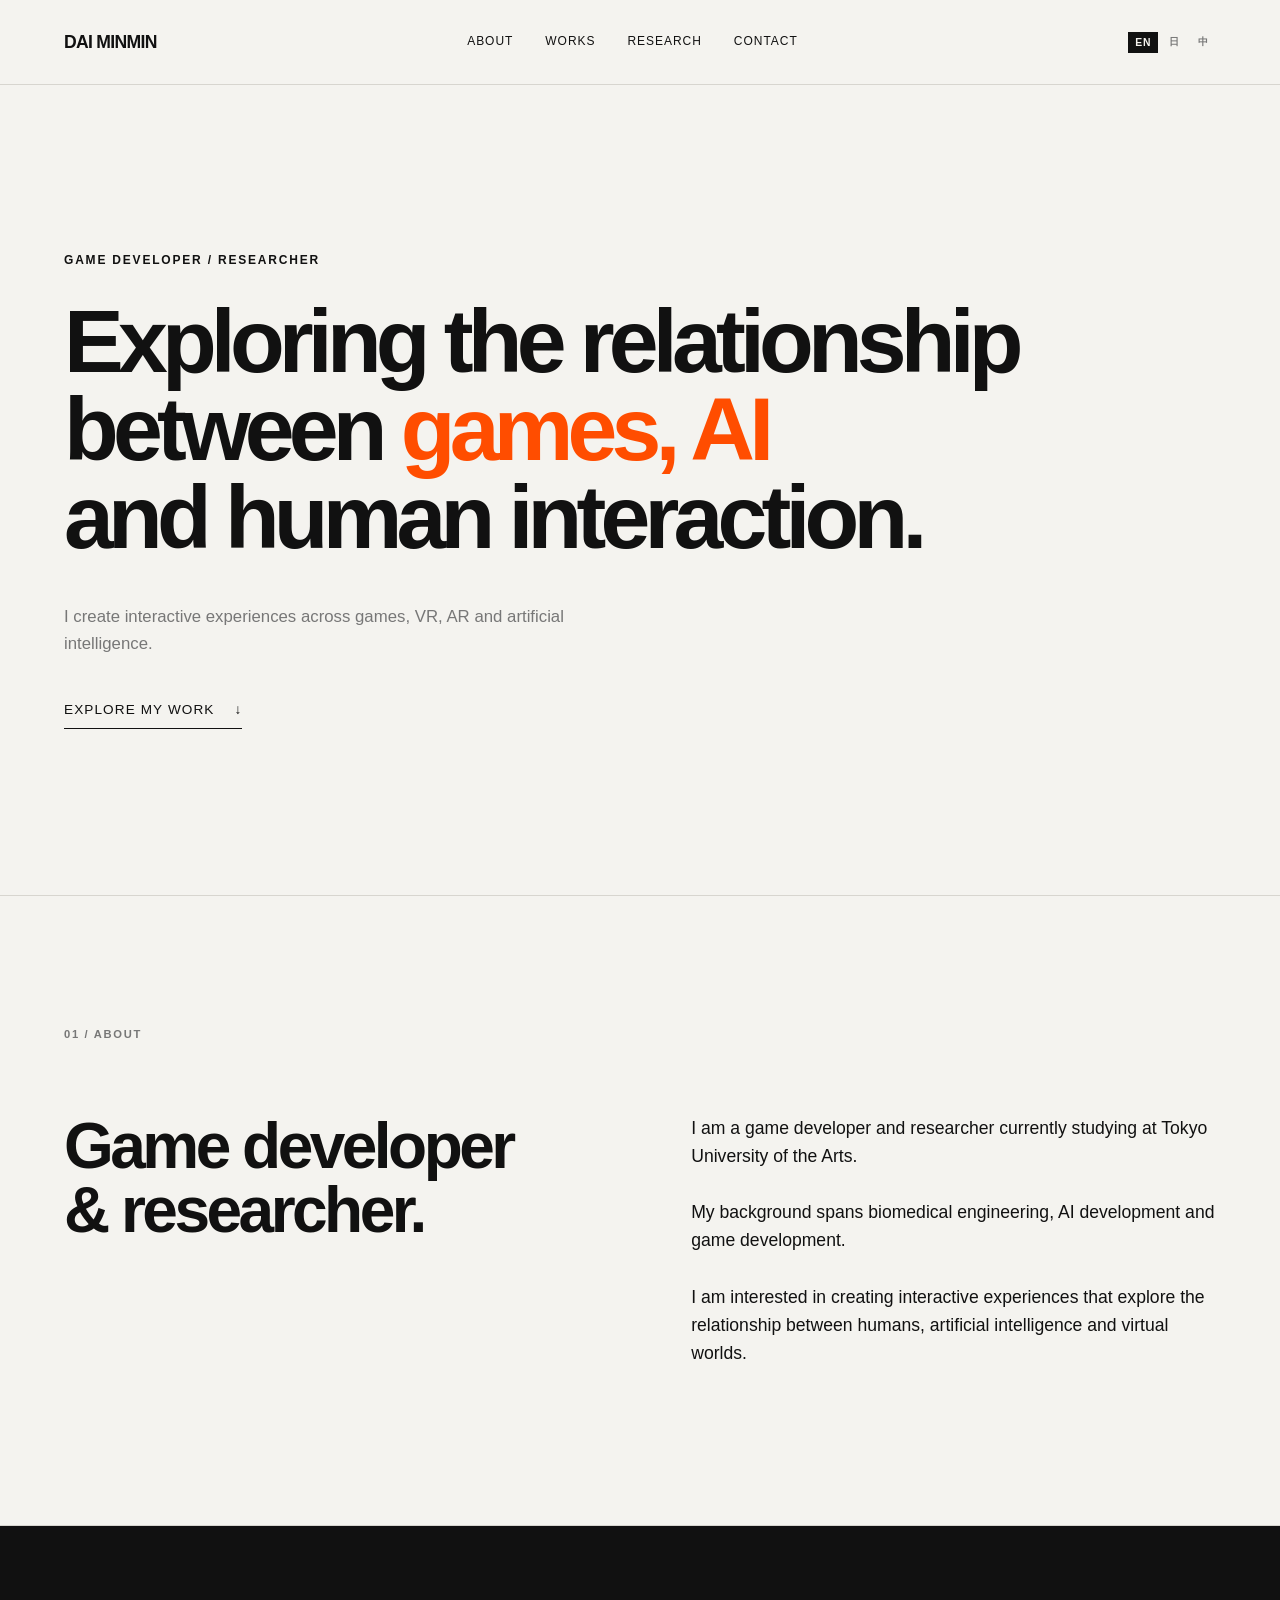
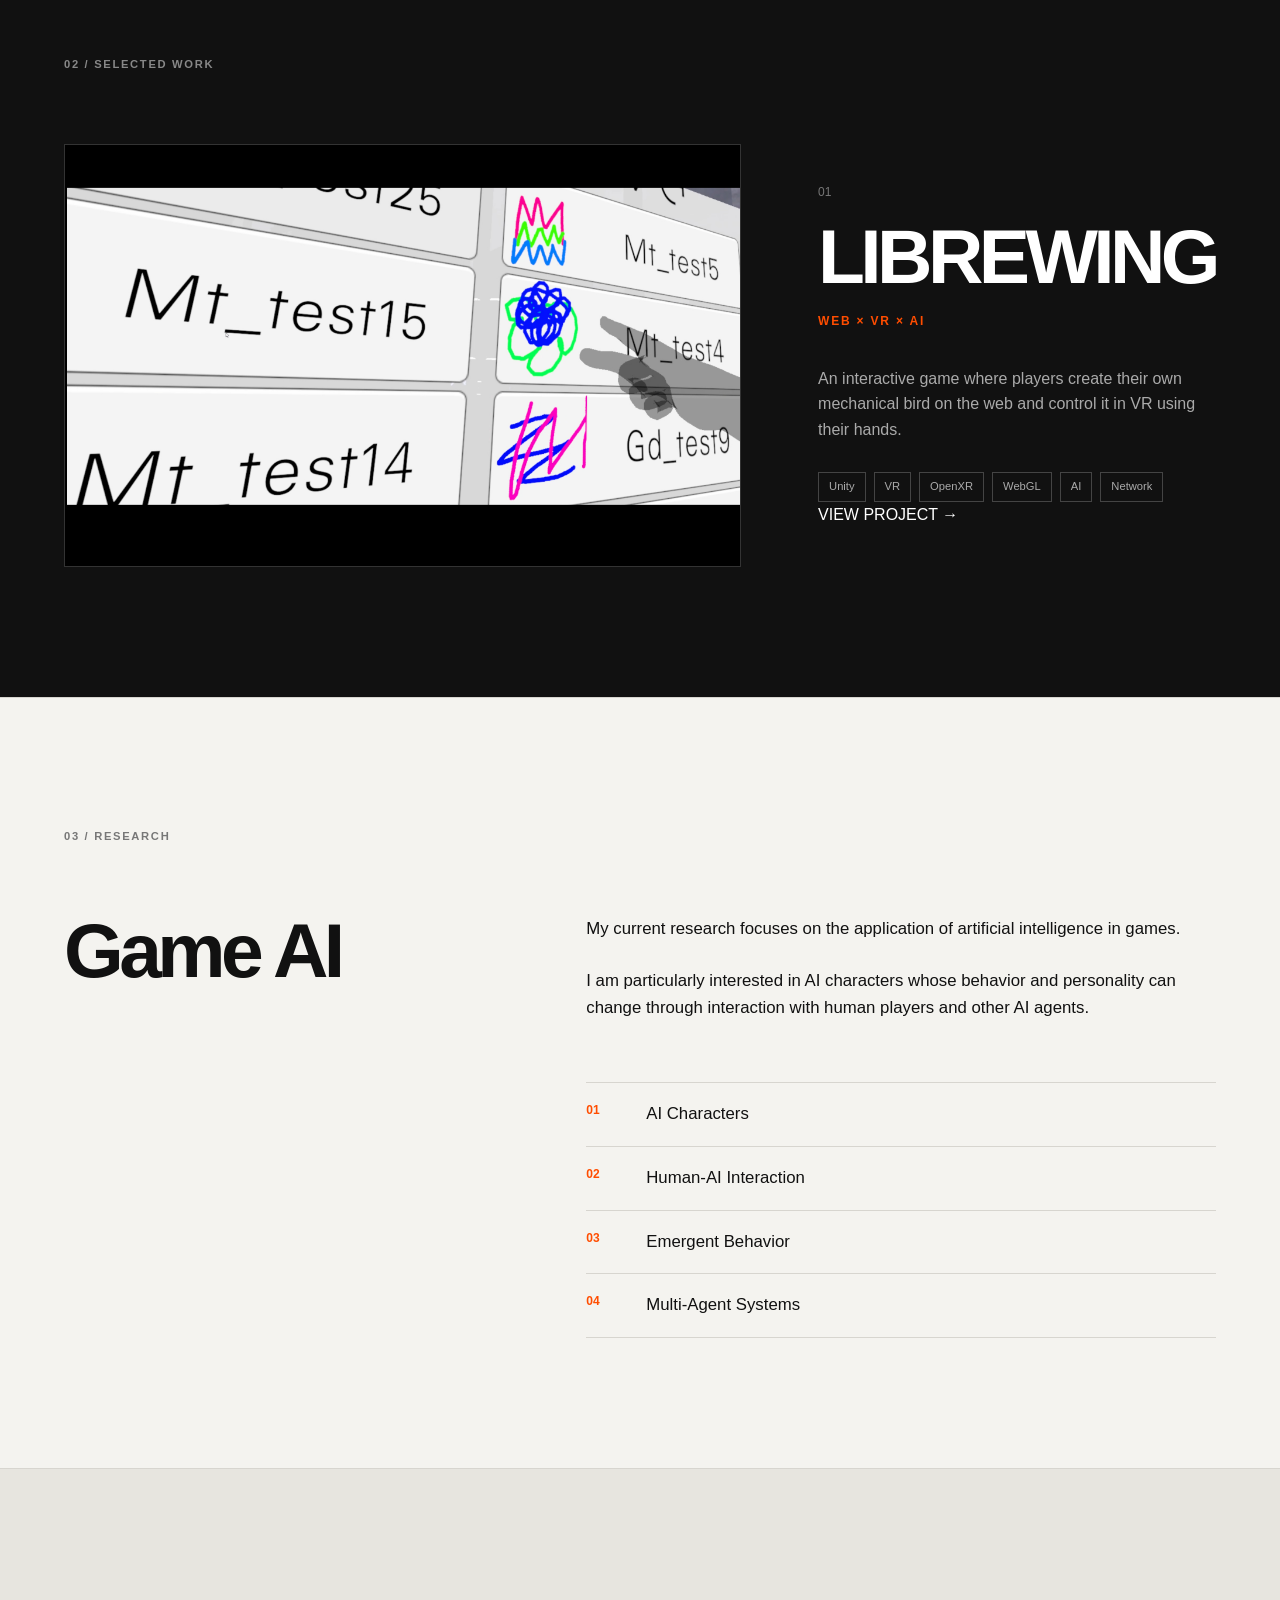
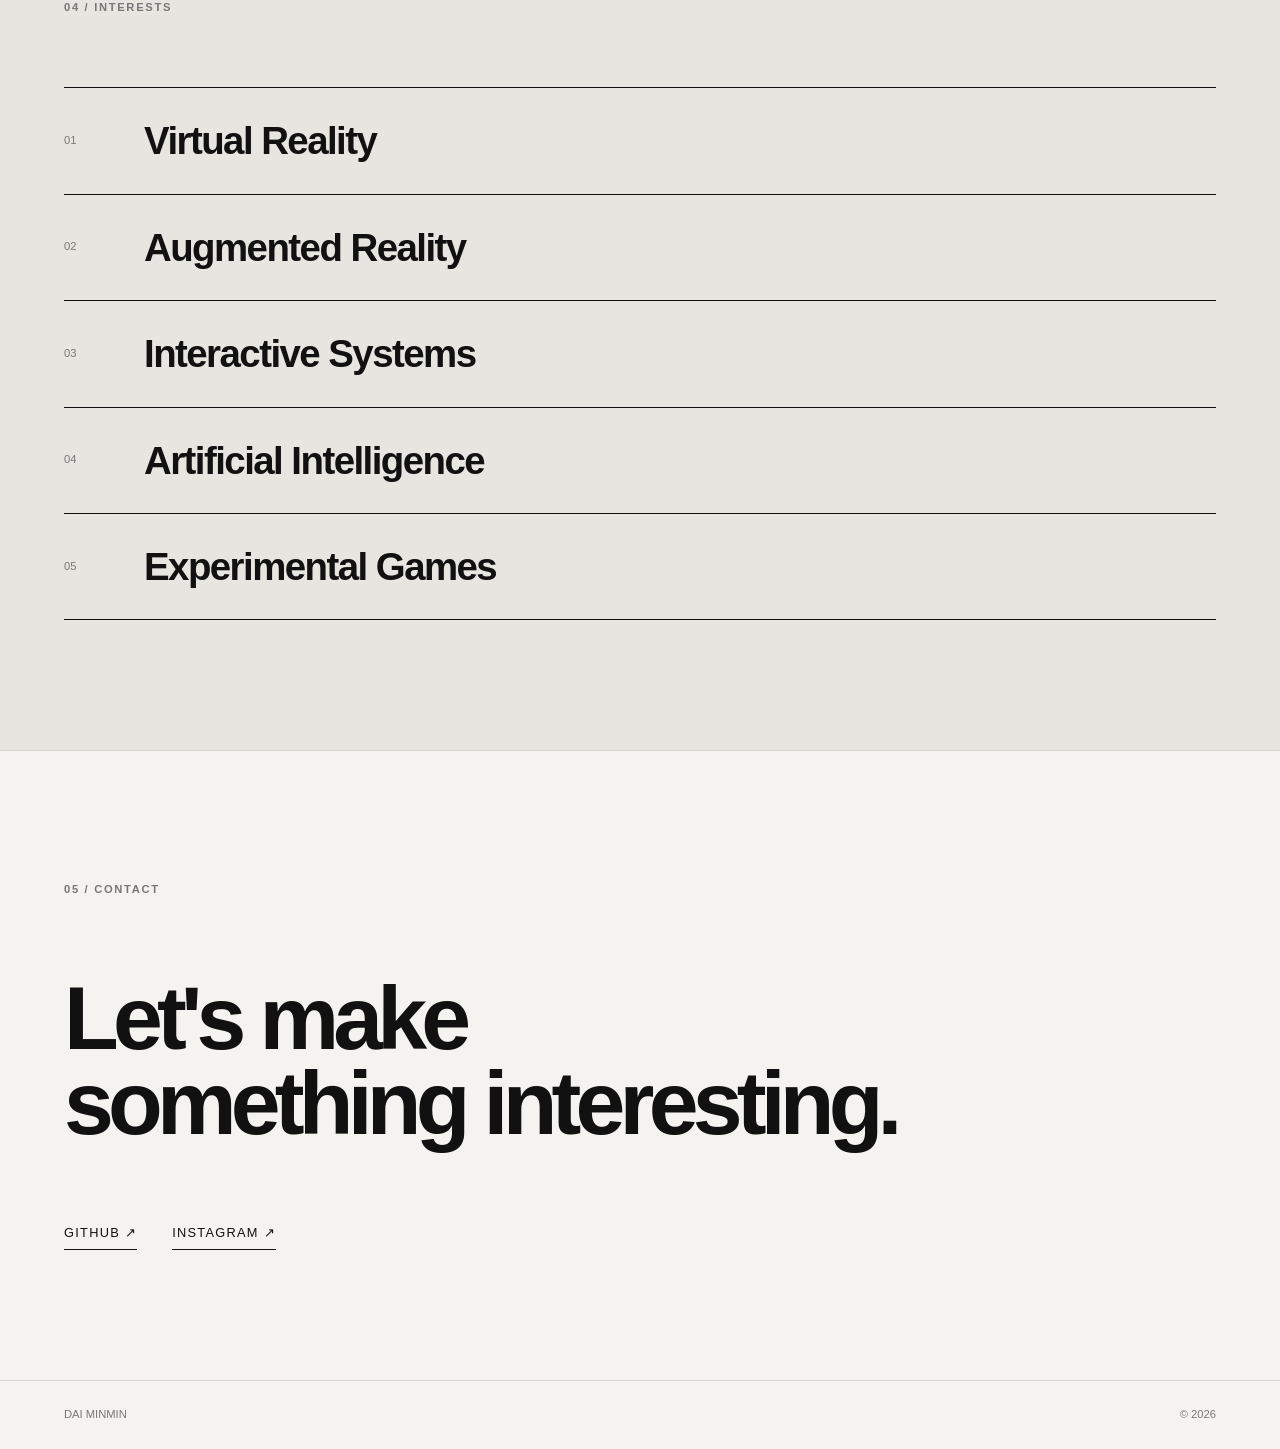
==== commit 732bb476: "Update index.html" ====
--- a/index.html
+++ b/index.html
@@ -283,6 +283,14 @@
 
                     </div>
 
+                    <a
+                        href="projects/librewing.html"
+                        class="project-link">
+                    
+                        VIEW PROJECT →
+                    
+                    </a>
+
                 </div>
 
             </div>
--- a/style.css
+++ b/style.css
@@ -294,8 +294,26 @@
     align-items: center;
 }
 
-.project-image {
+.project-hero-image {
+    display: block;
+
     width: 100%;
+
+    aspect-ratio: 16 / 10;
+
+    object-fit: cover;
+
+    border: 1px solid #333333;
+
+    transition:
+        transform 0.5s ease,
+        filter 0.5s ease;
+}
+
+.project-hero-image:hover {
+    transform: scale(1.015);
+
+    filter: brightness(1.08);
 }
 
 .image-placeholder {
@@ -620,3 +638,181 @@
     }
 
 }
+
+
+/* =========================================================
+   PROJECT DETAIL PAGE
+========================================================= */
+
+.project-detail-hero {
+    padding: 15vh 5vw 10vh;
+
+    border-bottom: 1px solid var(--line);
+}
+
+.project-detail-hero h1 {
+    margin-top: 20px;
+
+    font-size: clamp(4rem, 12vw, 12rem);
+
+    line-height: 0.85;
+
+    letter-spacing: -0.07em;
+}
+
+.project-detail-intro {
+    max-width: 650px;
+
+    margin-top: 50px;
+
+    font-size: 1.2rem;
+
+    color: var(--muted);
+}
+
+
+.project-detail-image {
+    padding: 5vw;
+}
+
+.project-detail-image img {
+    width: 100%;
+
+    display: block;
+}
+
+
+.project-detail-section {
+    padding: 110px 5vw;
+
+    border-top: 1px solid var(--line);
+}
+
+
+.project-meta {
+    display: grid;
+
+    grid-template-columns:
+        repeat(4, 1fr);
+
+    gap: 30px;
+}
+
+.project-meta div {
+    display: flex;
+
+    flex-direction: column;
+
+    gap: 10px;
+}
+
+.project-meta span {
+    font-size: 0.65rem;
+
+    letter-spacing: 0.12em;
+
+    color: var(--muted);
+}
+
+.project-meta strong {
+    font-size: 0.85rem;
+
+    font-weight: 500;
+}
+
+
+.detail-grid {
+    display: grid;
+
+    grid-template-columns:
+        0.7fr
+        1.3fr;
+
+    gap: 8vw;
+}
+
+.detail-grid h2 {
+    font-size: clamp(3rem, 6vw, 6rem);
+
+    line-height: 0.9;
+
+    letter-spacing: -0.06em;
+
+    margin-bottom: 50px;
+}
+
+.detail-text {
+    max-width: 650px;
+
+    margin-bottom: 25px;
+
+    font-size: 1.05rem;
+}
+
+.detail-image {
+    width: 100%;
+
+    display: block;
+
+    margin-bottom: 50px;
+}
+
+.detail-heading {
+    font-size: clamp(2rem, 4vw, 4rem);
+
+    line-height: 1;
+
+    letter-spacing: -0.05em;
+
+    margin-bottom: 30px;
+}
+
+
+.technology-list {
+    display: flex;
+
+    flex-wrap: wrap;
+
+    gap: 10px;
+}
+
+.technology-list span {
+    padding: 10px 16px;
+
+    border: 1px solid var(--line);
+
+    font-size: 0.75rem;
+
+    letter-spacing: 0.05em;
+}
+
+
+@media (max-width: 800px) {
+
+    .project-detail-hero {
+        padding:
+            12vh 6vw
+            8vh;
+    }
+
+    .project-detail-hero h1 {
+        font-size: 22vw;
+    }
+
+    .project-detail-section {
+        padding:
+            80px 6vw;
+    }
+
+    .project-meta {
+        grid-template-columns:
+            1fr 1fr;
+    }
+
+    .detail-grid {
+        grid-template-columns: 1fr;
+
+        gap: 50px;
+    }
+
+}
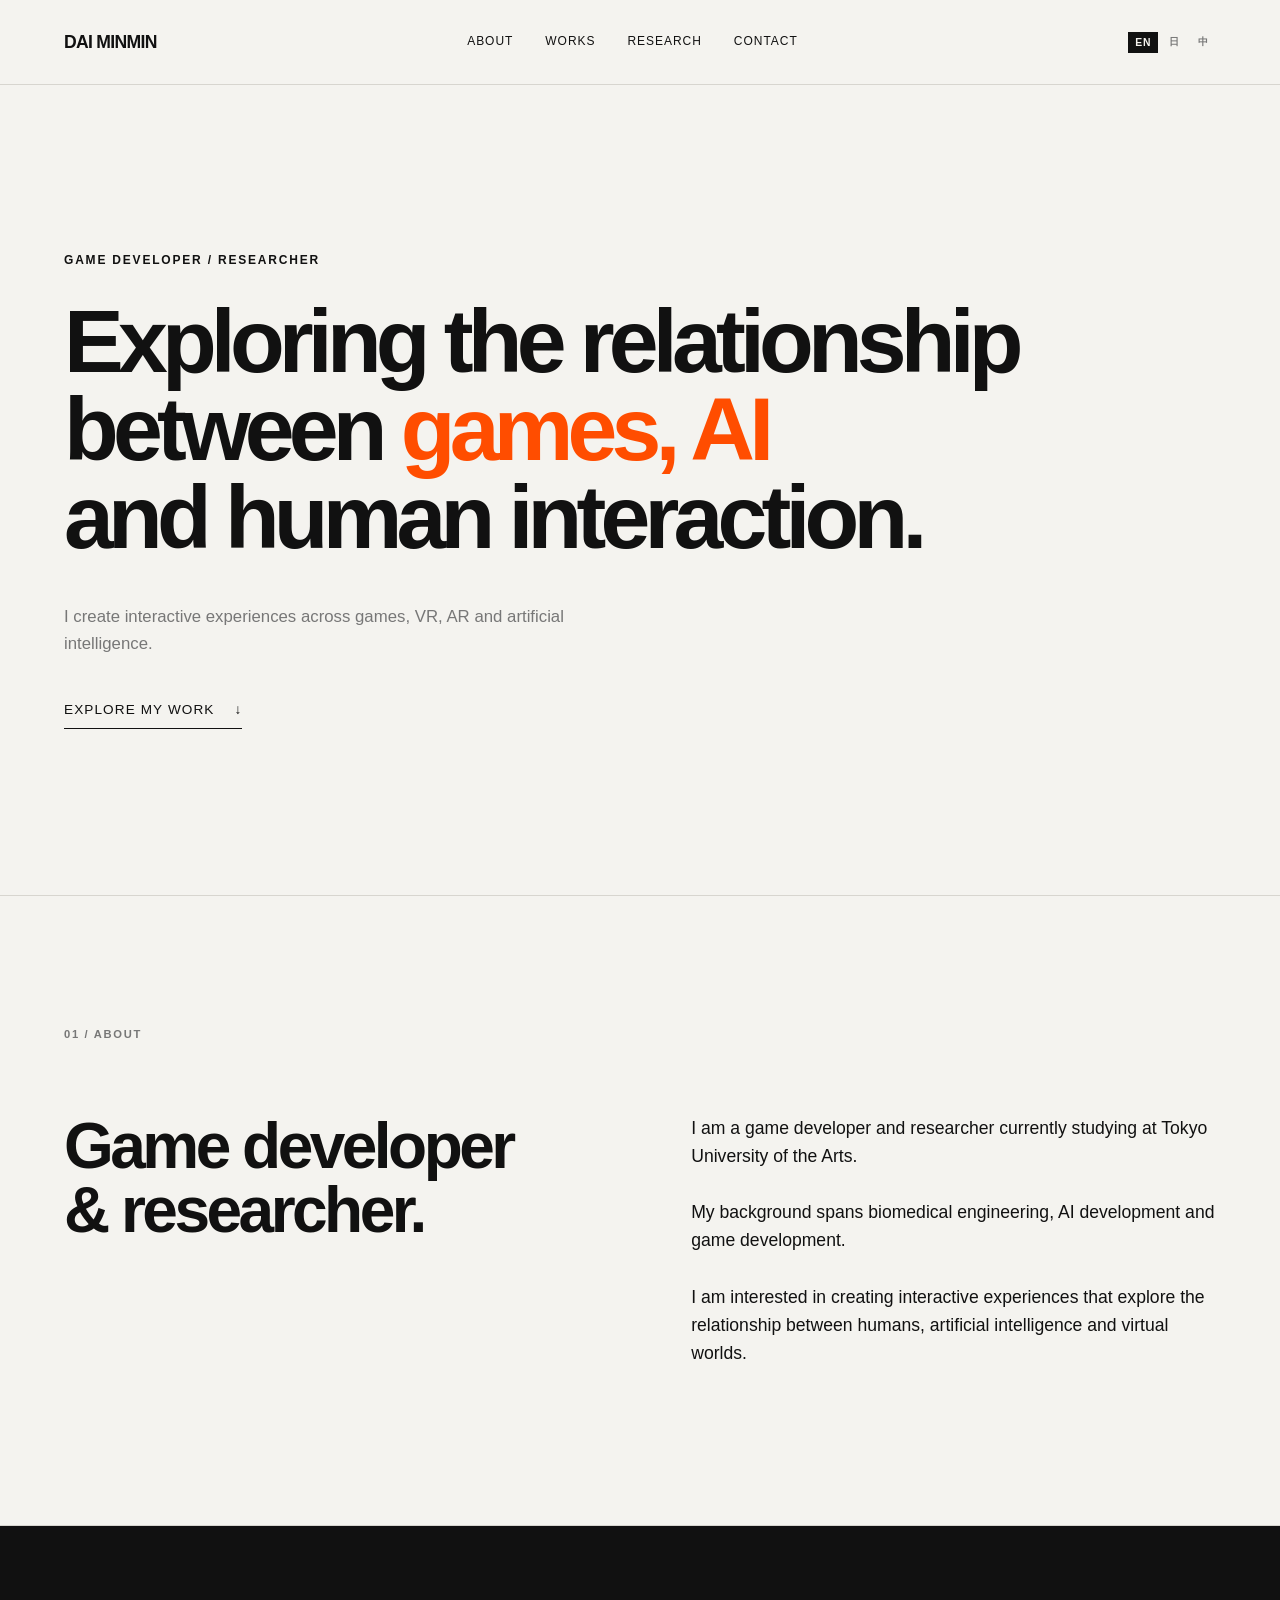
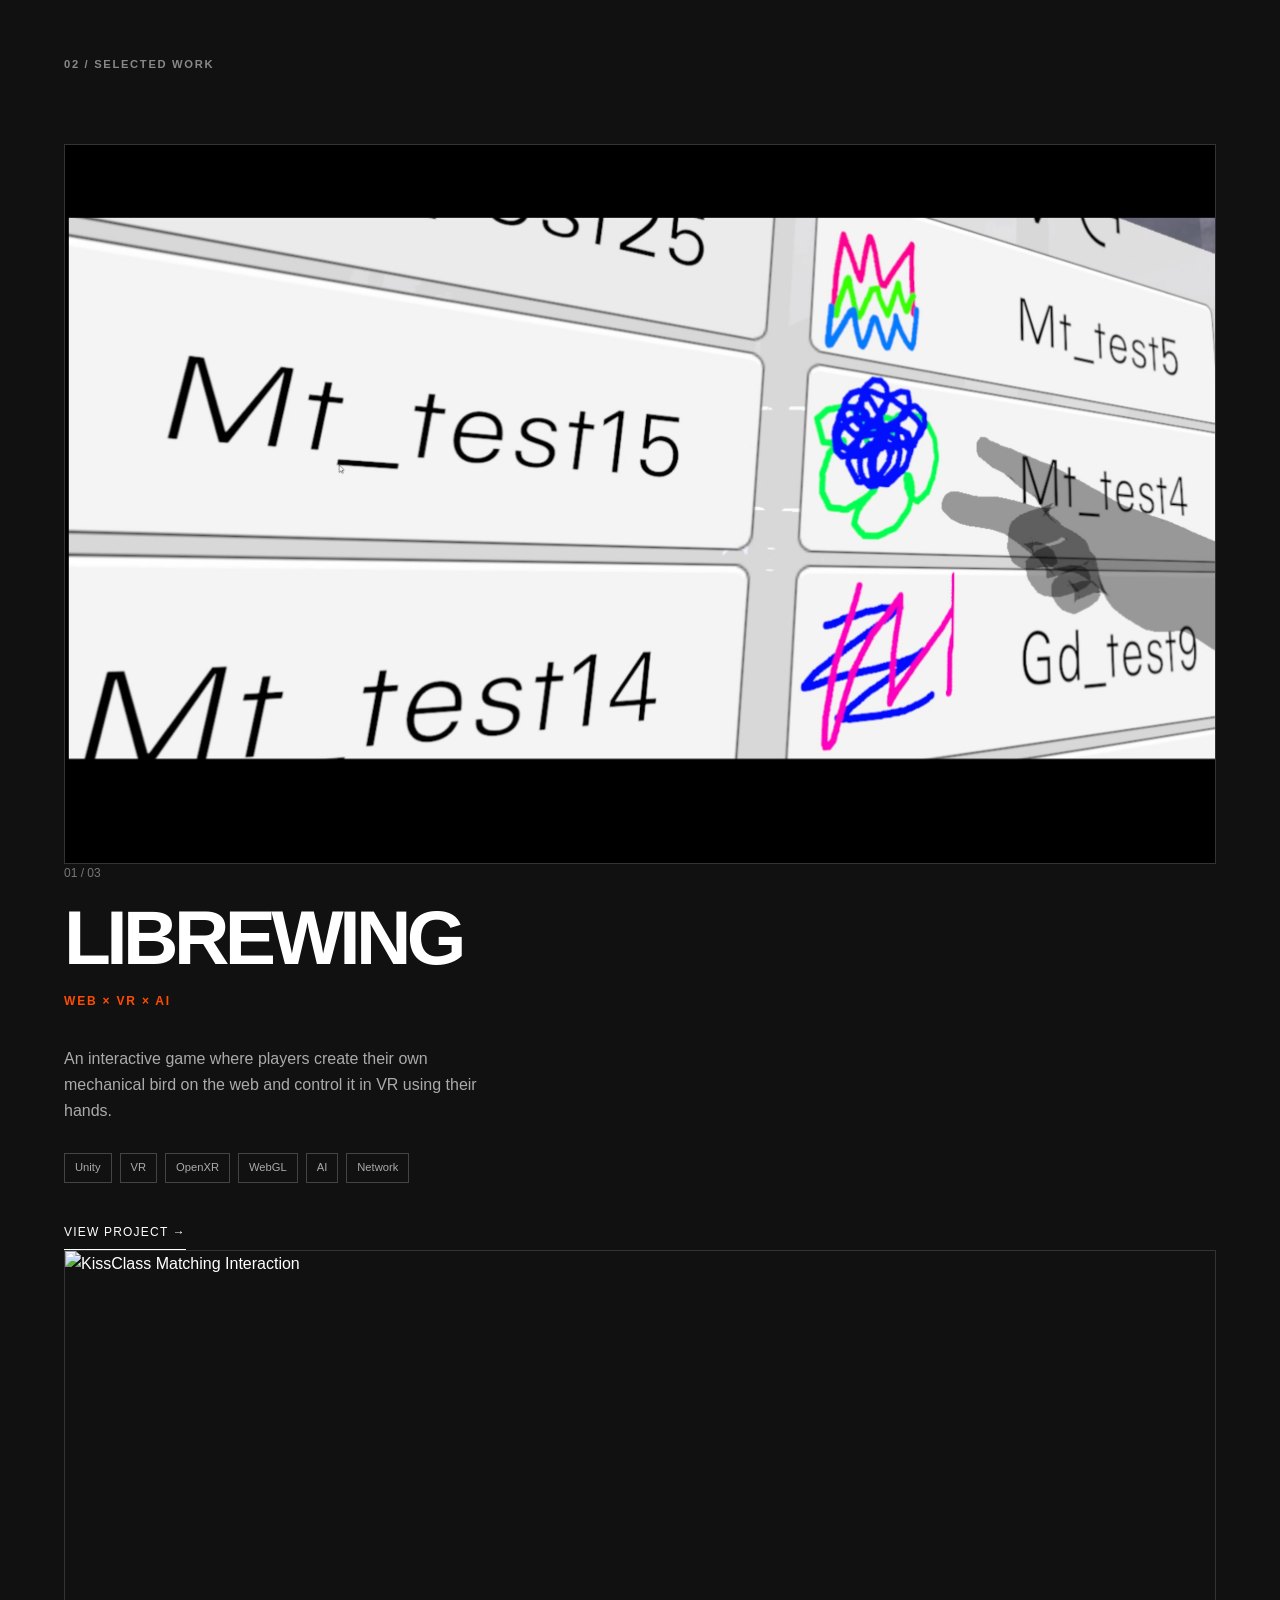
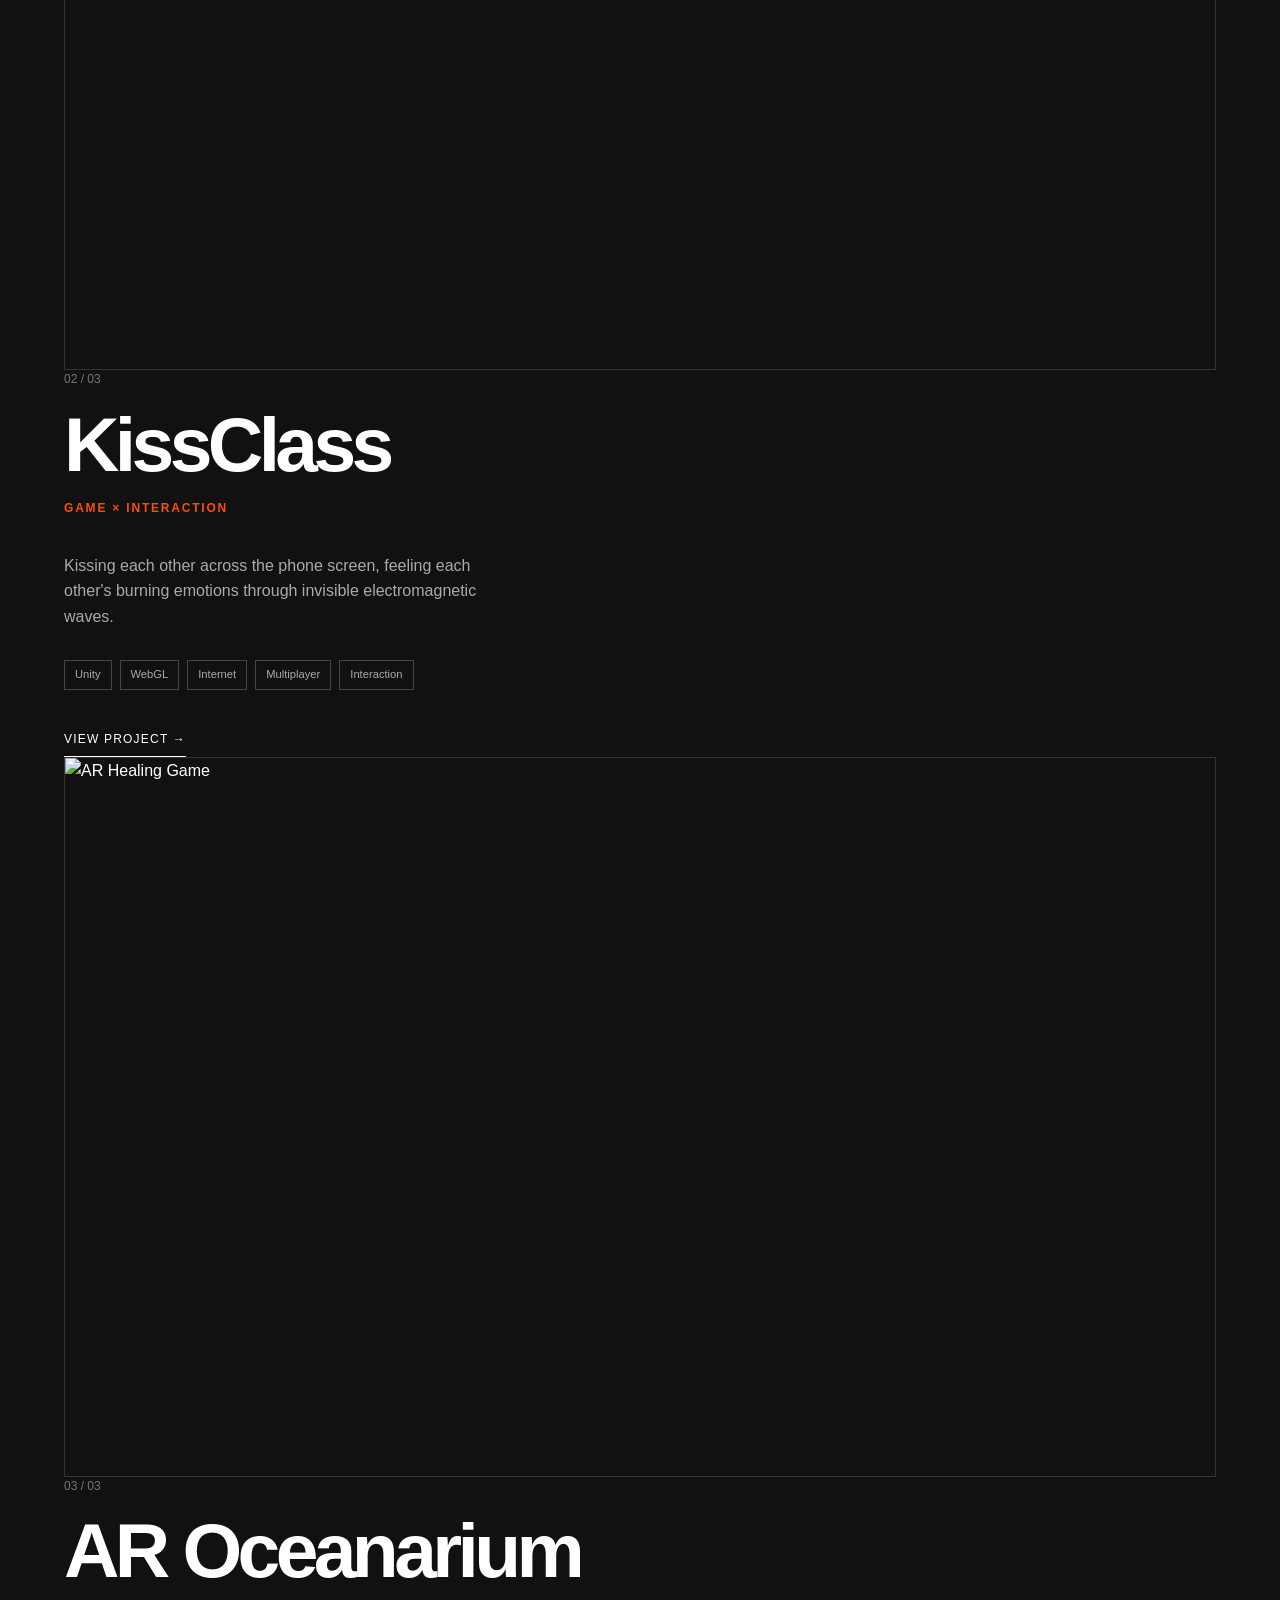
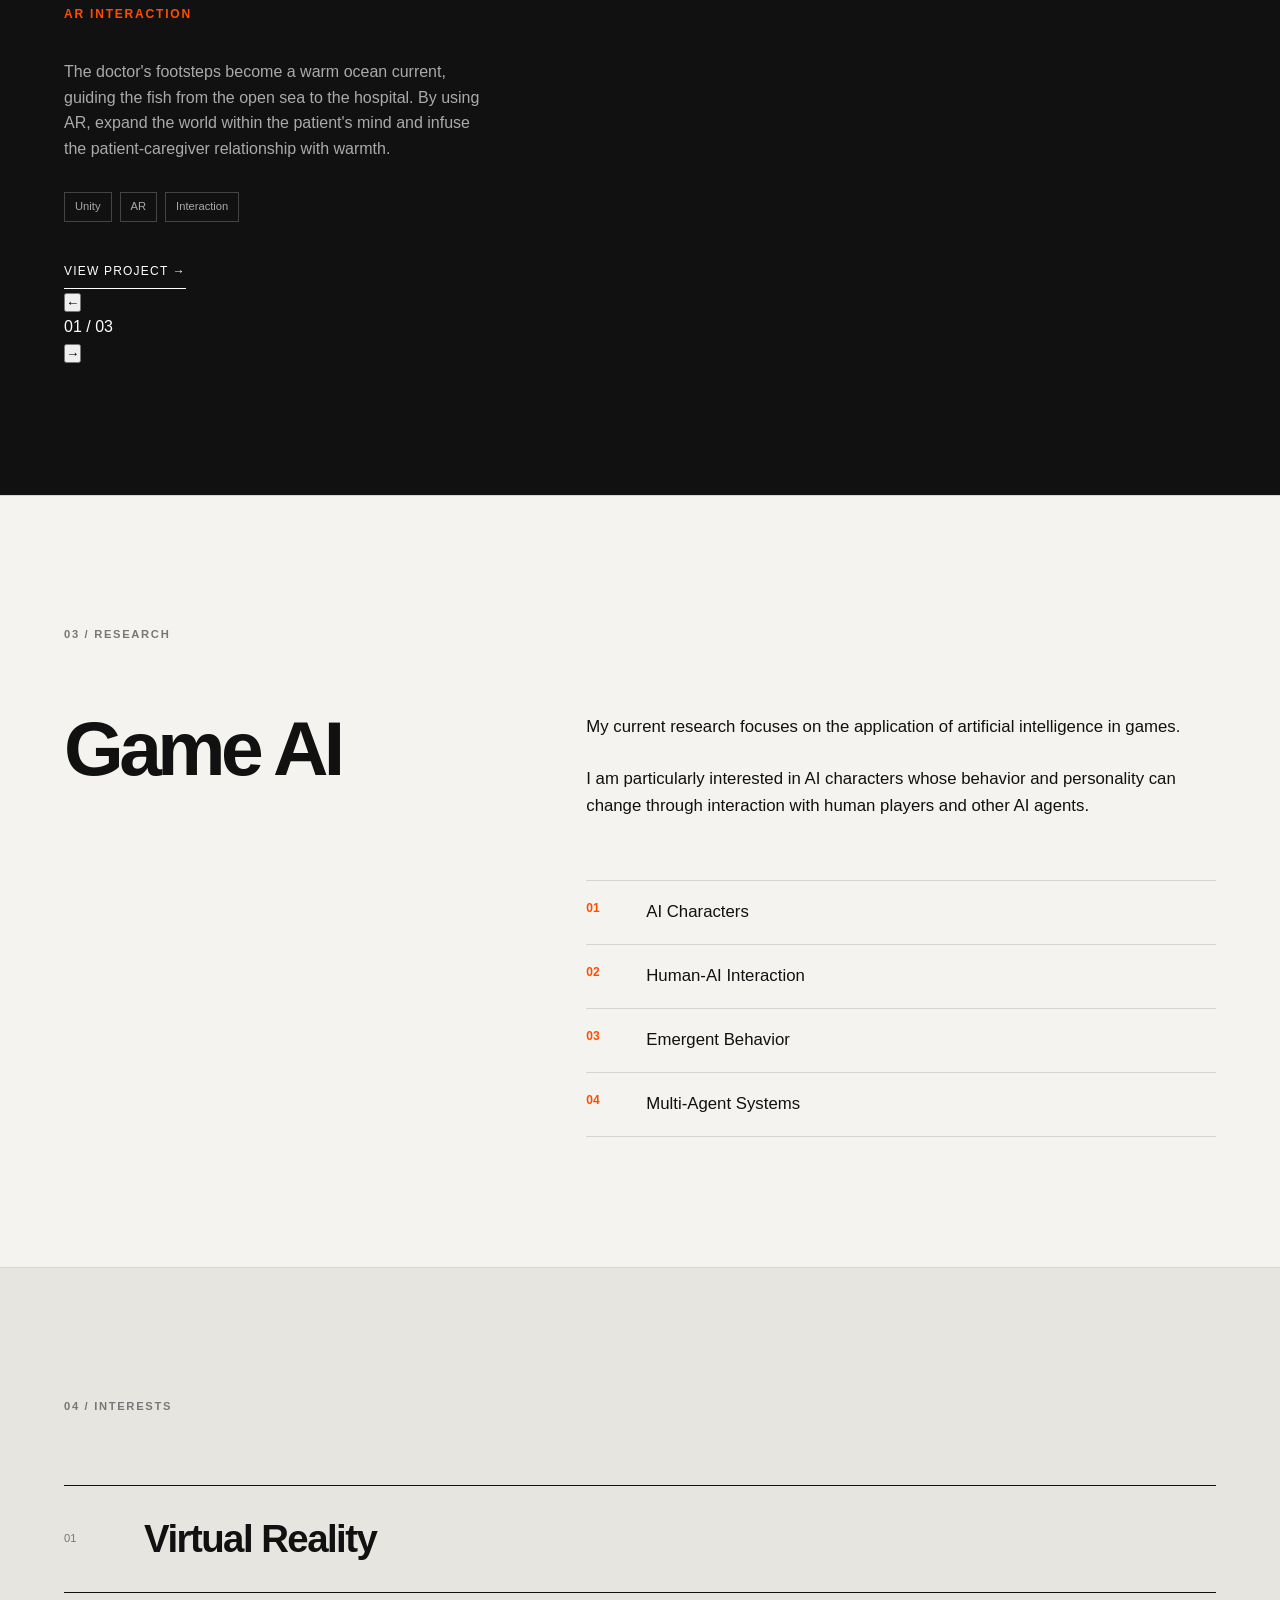
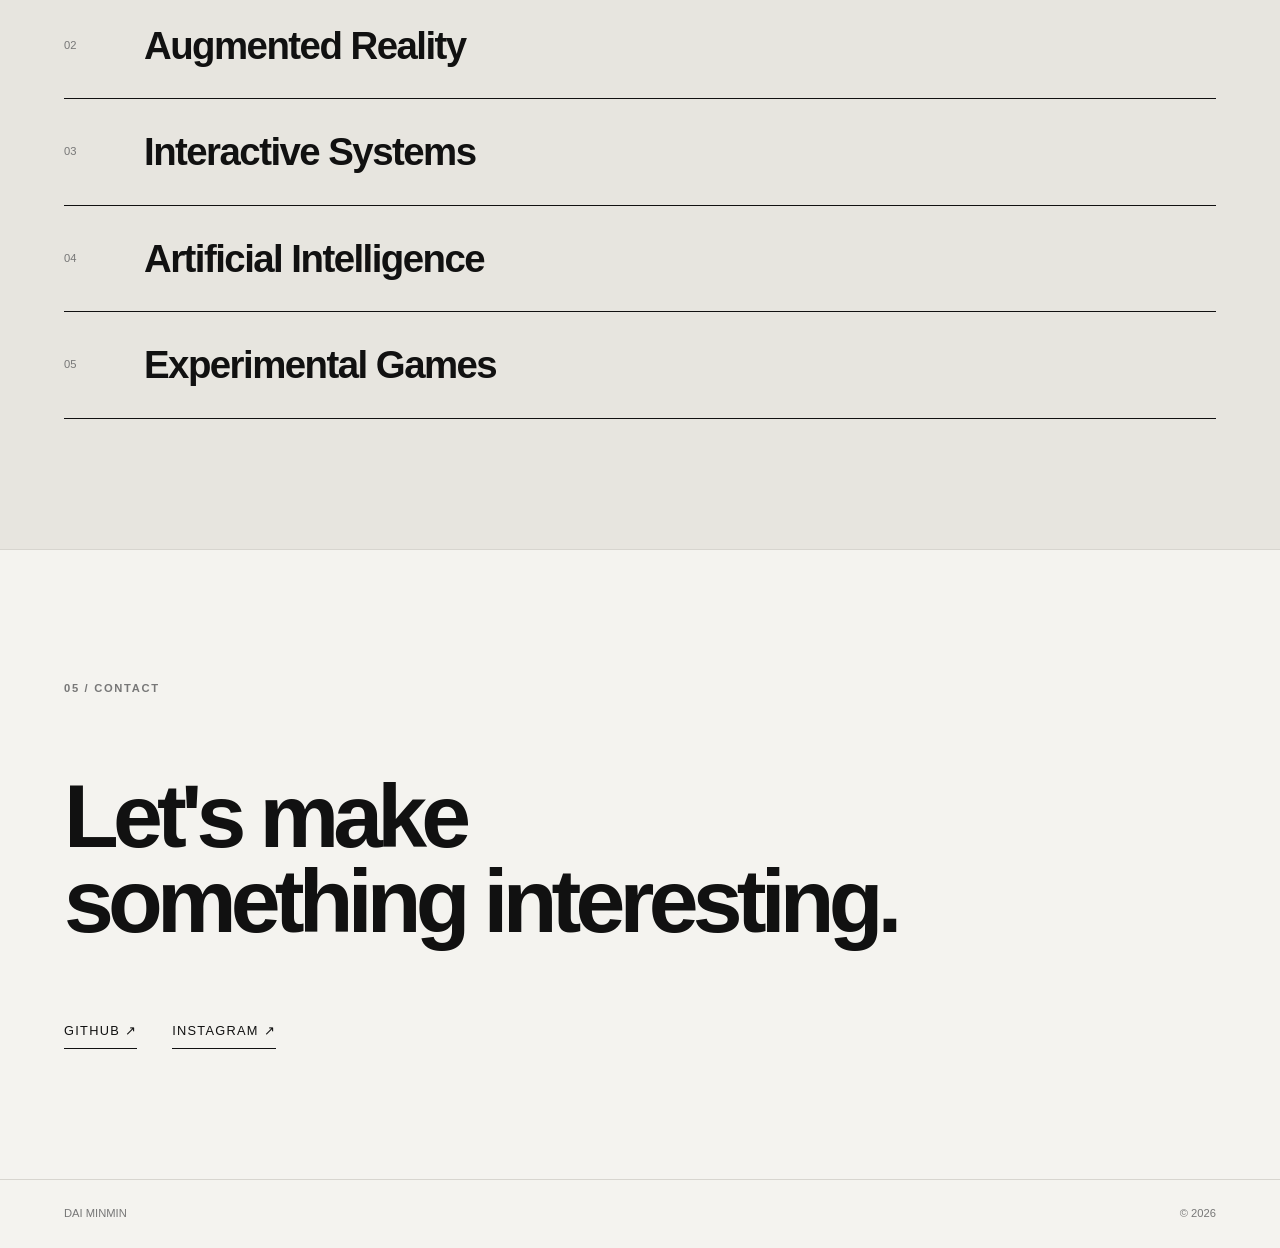
==== commit 09644cf2: "Update index.html" ====
--- a/index.html
+++ b/index.html
@@ -224,75 +224,221 @@
             </div>
 
 
-            <div class="project">
-
-
-                <div class="project-image">
-
-                    <img
-                        src="images/librewing_1.jpg"
-                        alt="LibreWing VR gameplay"
-                        class="project-hero-image"
-                    >
-                
-                </div>
-
-
-                <div class="project-info">
-
-
-                    <p class="project-number">
-                        01
-                    </p>
-
-
-                    <h2>
-                        LIBREWING
-                    </h2>
-
-
-                    <p class="project-type">
-                        WEB × VR × AI
-                    </p>
-
-
-                    <p class="project-description"
-                       data-i18n="project_description">
-
-                        An interactive game where players
-                        create their own mechanical bird on
-                        the web and control it in VR using
-                        their hands.
-
-                    </p>
-
-
-                    <div class="tags">
-
-                        <span>Unity</span>
-
-                        <span>VR</span>
-
-                        <span>OpenXR</span>
-
-                        <span>WebGL</span>
-
-                        <span>AI</span>
-
-                        <span>Network</span>
-
+            <div class="projects-track">
+
+                <!-- =====================================
+                     PROJECT 01 — LIBREWING
+                ====================================== -->
+            
+                <article class="project-card">
+            
+                    <div class="project-image">
+            
+                        <img
+                            src="images/librewing_1.jpg"
+                            alt="LibreWing VR gameplay"
+                            class="project-hero-image"
+                        >
+            
                     </div>
-
-                    <a
-                        href="projects/librewing.html"
-                        class="project-link">
-                    
-                        VIEW PROJECT →
-                    
-                    </a>
-
-                </div>
-
+            
+            
+                    <div class="project-info">
+            
+                        <p class="project-number">
+                            01 / 03
+                        </p>
+            
+                        <h2>
+                            LIBREWING
+                        </h2>
+            
+                        <p class="project-type">
+                            WEB × VR × AI
+                        </p>
+            
+                        <p
+                            class="project-description"
+                            data-i18n="project_description"
+                        >
+                            An interactive game where players
+                            create their own mechanical bird on
+                            the web and control it in VR using
+                            their hands.
+                        </p>
+            
+                        <div class="tags">
+            
+                            <span>Unity</span>
+                            <span>VR</span>
+                            <span>OpenXR</span>
+                            <span>WebGL</span>
+                            <span>AI</span>
+                            <span>Network</span>
+            
+                        </div>
+            
+                        <a
+                            href="projects/librewing.html"
+                            class="project-link"
+                        >
+                            VIEW PROJECT →
+                        </a>
+            
+                    </div>
+            
+                </article>
+            
+            
+            
+                <!-- =====================================
+                     PROJECT 02 — KissClass
+                ====================================== -->
+            
+                <article class="project-card">
+            
+                    <div class="project-image">
+            
+                        <img
+                            src="images/KissClass_1.jpg"
+                            alt="KissClass Matching Interaction"
+                            class="project-hero-image"
+                        >
+            
+                    </div>
+            
+            
+                    <div class="project-info">
+            
+                        <p class="project-number">
+                            02 / 03
+                        </p>
+            
+                        <h2>
+                            KissClass
+                        </h2>
+            
+                        <p class="project-type">
+                            GAME × INTERACTION
+                        </p>
+            
+                        <p class="project-description">
+                            Kissing each other across the phone screen,
+                            feeling each other's burning emotions through
+                            invisible electromagnetic waves.
+                        </p>
+            
+                        <div class="tags">
+            
+                            <span>Unity</span>
+                            <span>WebGL</span>
+                            <span>Internet</span>
+                            <span>Multiplayer</span>
+                            <span>Interaction</span>
+            
+                        </div>
+            
+                        <a
+                            href="#"
+                            class="project-link"
+                        >
+                            VIEW PROJECT →
+                        </a>
+            
+                    </div>
+            
+                </article>
+            
+            
+            
+                <!-- =====================================
+                     PROJECT 03 — AR Oceanarium
+                ====================================== -->
+            
+                <article class="project-card">
+            
+                    <div class="project-image">
+            
+                        <img
+                            src="images/AROceanarium_1.jpg"
+                            alt="AR Healing Game"
+                            class="project-hero-image"
+                        >
+            
+                    </div>
+            
+            
+                    <div class="project-info">
+            
+                        <p class="project-number">
+                            03 / 03
+                        </p>
+            
+                        <h2>
+                            AR Oceanarium
+                        </h2>
+            
+                        <p class="project-type">
+                            AR INTERACTION
+                        </p>
+            
+                        <p class="project-description">
+                            The doctor's footsteps become a warm ocean current,
+                            guiding the fish from the open sea to the hospital.
+                            By using AR, expand the world within the patient's mind
+                            and infuse the patient-caregiver relationship with warmth.
+                        </p>
+            
+                        <div class="tags">
+            
+                            <span>Unity</span>
+                            <span>AR</span>
+                            <span>Interaction</span>
+            
+                        </div>
+            
+                        <a
+                            href="#"
+                            class="project-link"
+                        >
+                            VIEW PROJECT →
+                        </a>
+            
+                    </div>
+            
+                </article>
+            
+            </div>
+            
+            
+            <!-- PROJECT NAVIGATION -->
+            
+            <div class="projects-navigation">
+            
+                <button
+                    class="project-nav-button"
+                    id="projectsPrev"
+                    aria-label="Previous project"
+                >
+                    ←
+                </button>
+            
+            
+                <div class="projects-counter">
+                    <span id="projectCurrent">01</span>
+                    <span>/</span>
+                    <span id="projectTotal">03</span>
+                </div>
+            
+            
+                <button
+                    class="project-nav-button"
+                    id="projectsNext"
+                    aria-label="Next project"
+                >
+                    →
+                </button>
+            
             </div>
 
         </section>
--- a/style.css
+++ b/style.css
@@ -816,3 +816,28 @@
     }
 
 }
+
+
+.project-link {
+    display: inline-block;
+
+    margin-top: 40px;
+
+    padding-bottom: 7px;
+
+    border-bottom: 1px solid #ffffff;
+
+    font-size: 0.75rem;
+
+    letter-spacing: 0.1em;
+
+    transition:
+        opacity 0.2s ease,
+        padding-left 0.2s ease;
+}
+
+.project-link:hover {
+    opacity: 0.6;
+
+    padding-left: 8px;
+}
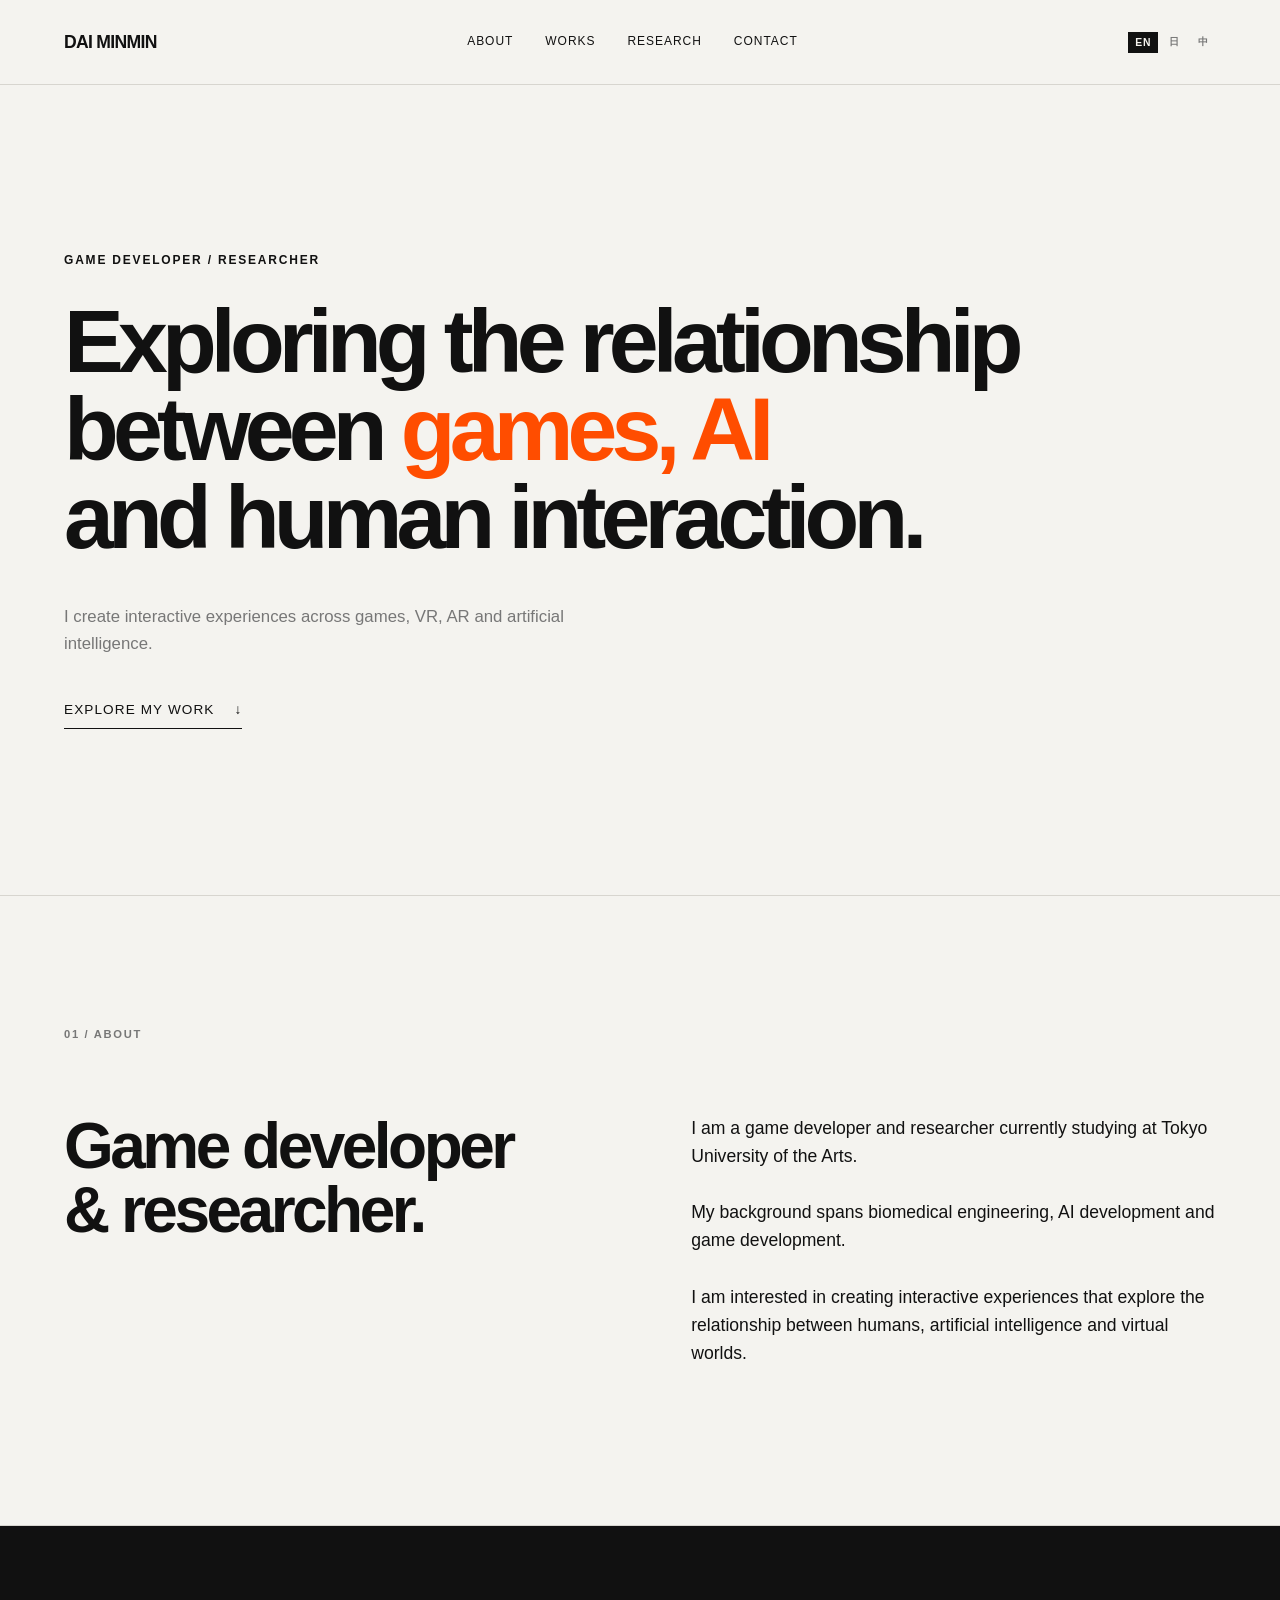
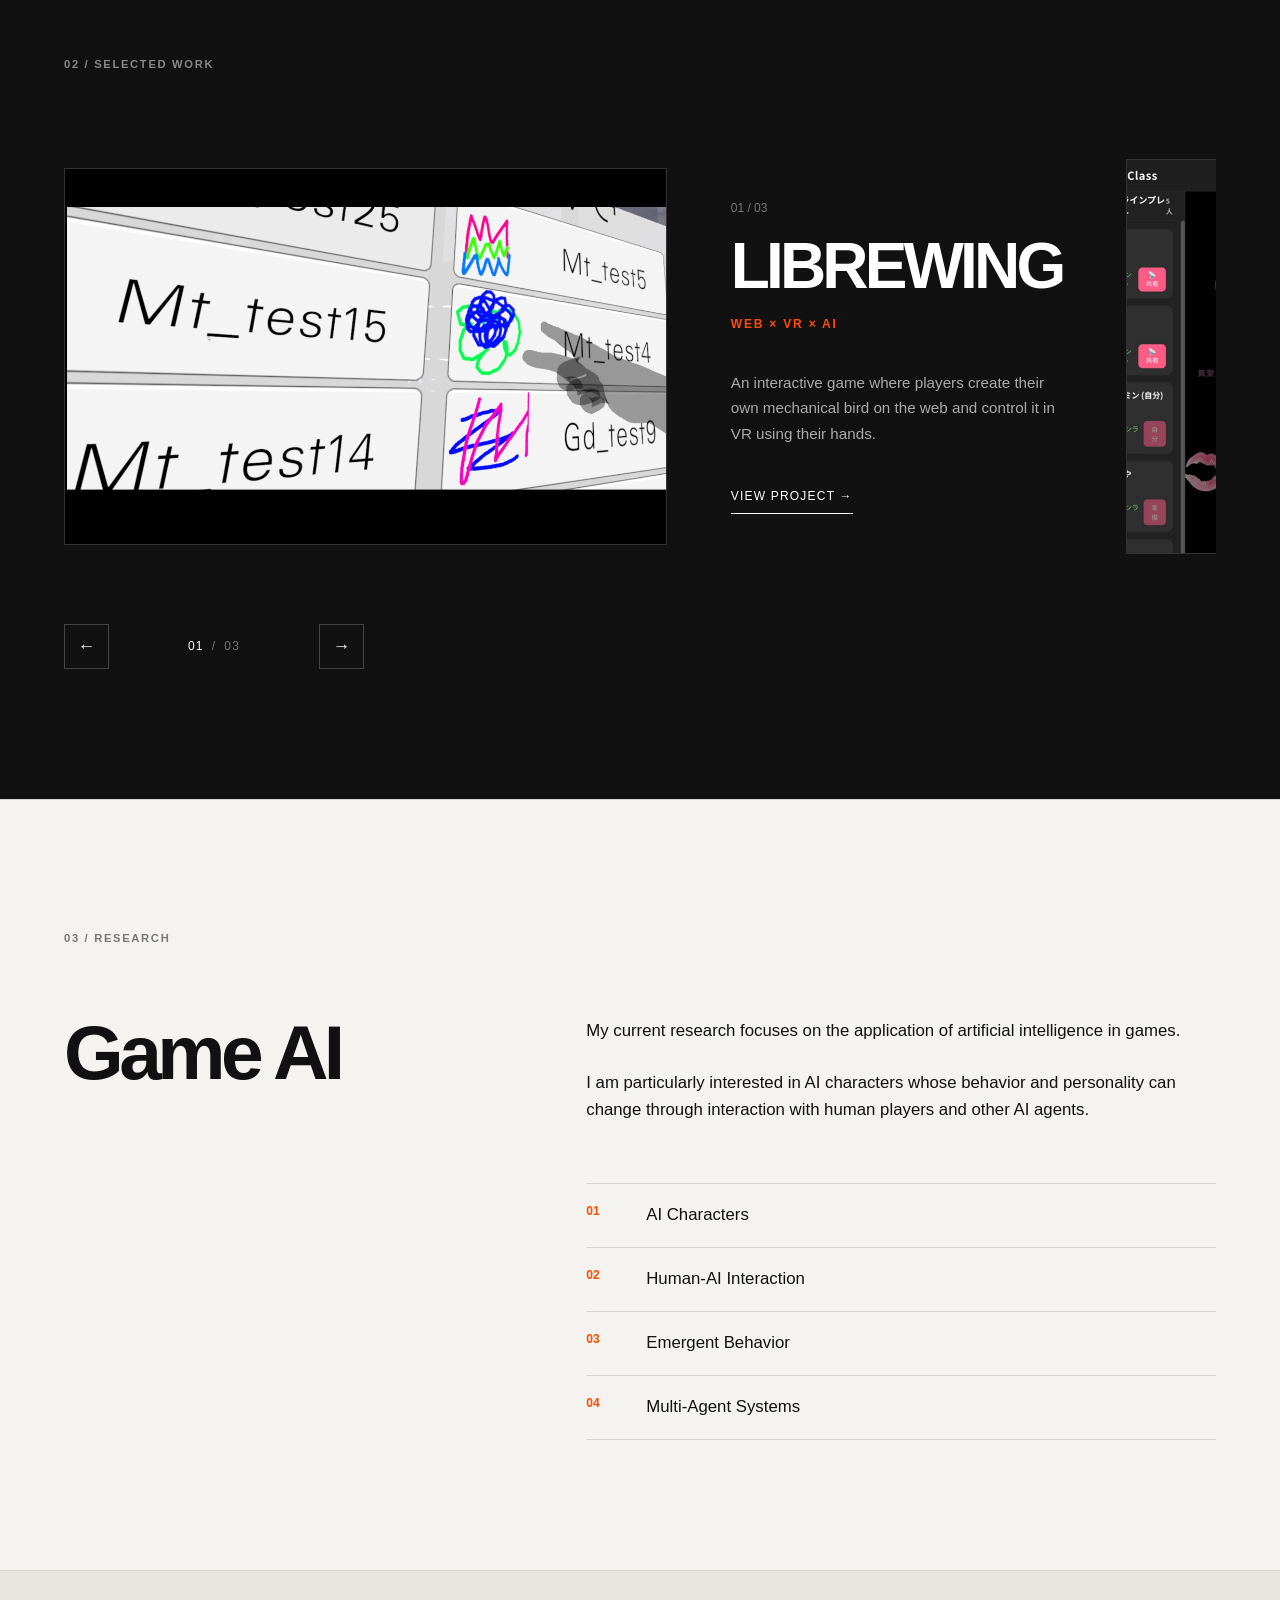
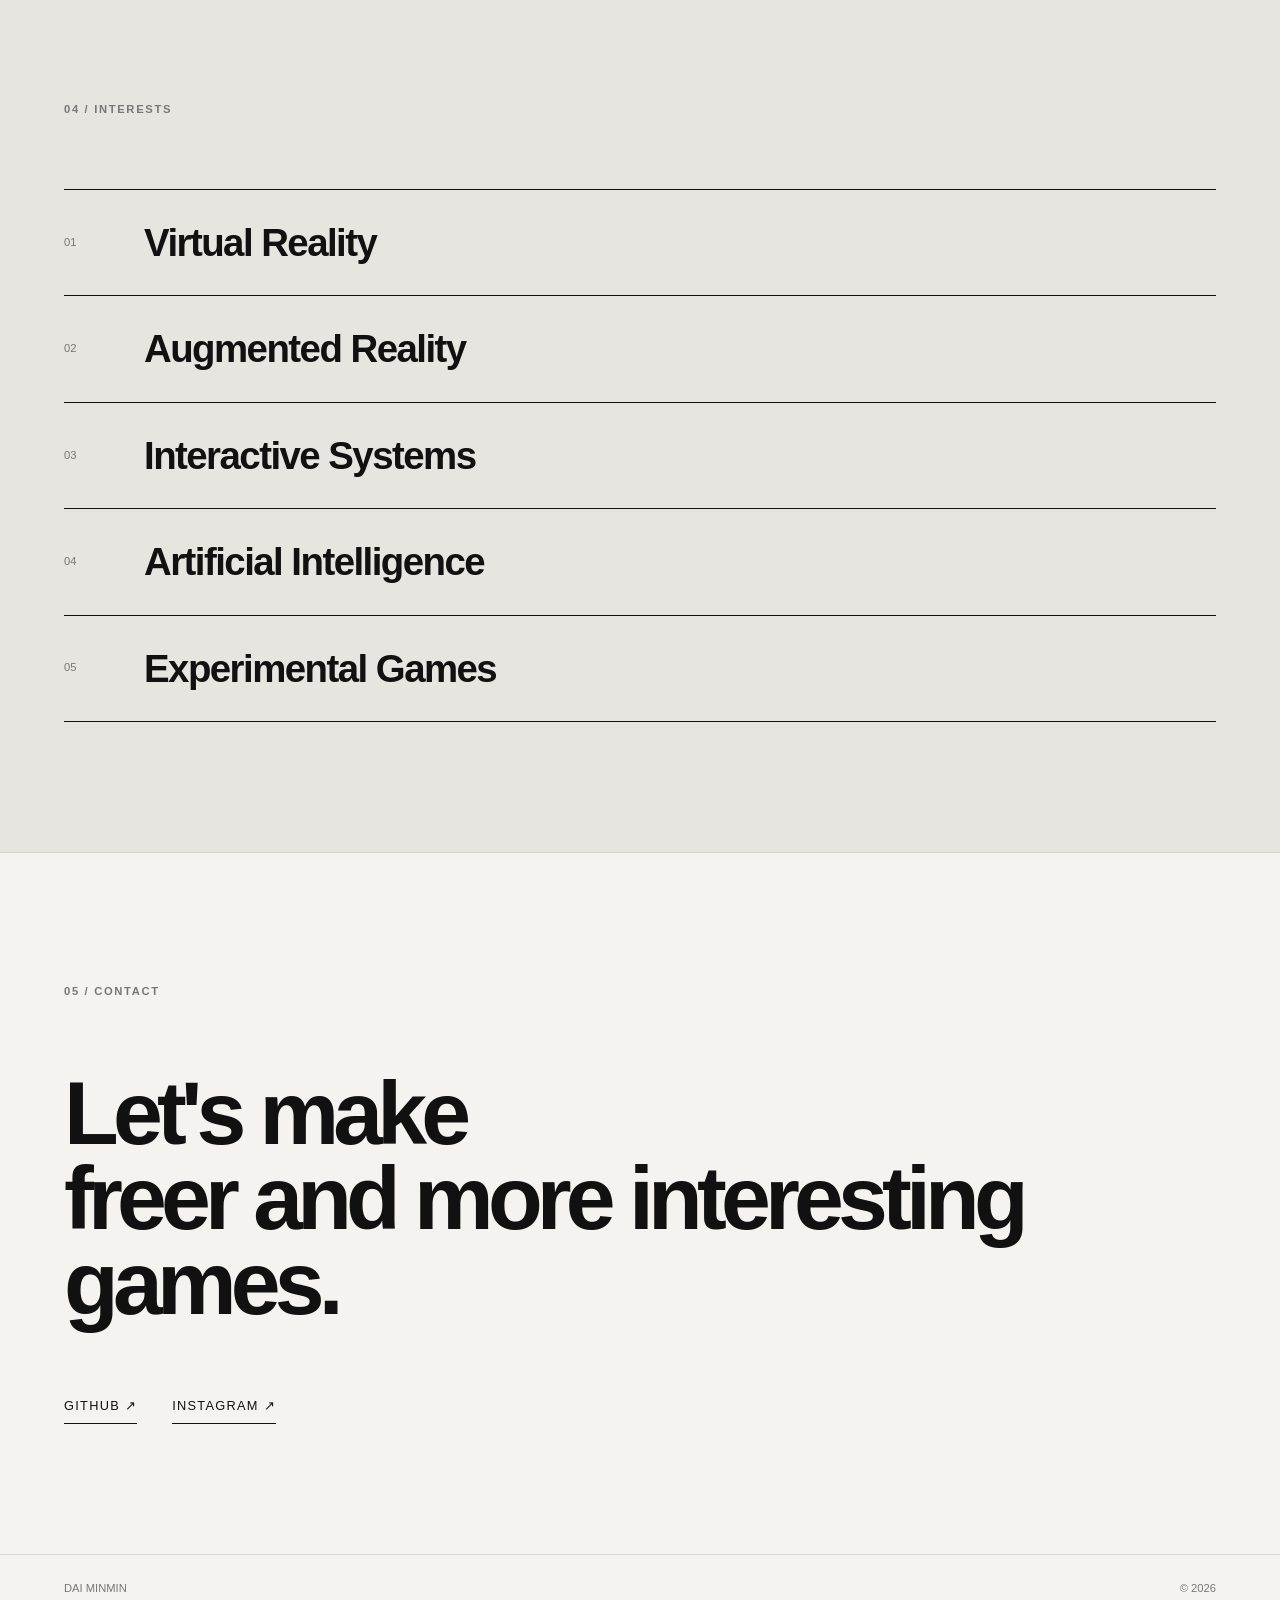
==== commit e4f2581e: "Update index.html" ====
--- a/index.html
+++ b/index.html
@@ -249,38 +249,26 @@
                             01 / 03
                         </p>
             
-                        <h2>
+                        <h2 data-i18n="project1_title">
                             LIBREWING
                         </h2>
-            
-                        <p class="project-type">
+                        
+                        <p class="project-type" data-i18n="project1_type">
                             WEB × VR × AI
                         </p>
-            
+                        
                         <p
                             class="project-description"
-                            data-i18n="project_description"
+                            data-i18n="project1_description"
                         >
-                            An interactive game where players
-                            create their own mechanical bird on
-                            the web and control it in VR using
-                            their hands.
-                        </p>
-            
-                        <div class="tags">
-            
-                            <span>Unity</span>
-                            <span>VR</span>
-                            <span>OpenXR</span>
-                            <span>WebGL</span>
-                            <span>AI</span>
-                            <span>Network</span>
-            
-                        </div>
-            
+                            An interactive game where players create their own mechanical bird
+                            on the web and control it in VR using their hands.
+                        </p>
+                        
                         <a
                             href="projects/librewing.html"
                             class="project-link"
+                            data-i18n="project_view"
                         >
                             VIEW PROJECT →
                         </a>
@@ -314,33 +302,23 @@
                             02 / 03
                         </p>
             
-                        <h2>
+                        <h2 data-i18n="project2_title">
                             KissClass
                         </h2>
-            
-                        <p class="project-type">
+                        
+                        <p class="project-type" data-i18n="project2_type">
                             GAME × INTERACTION
                         </p>
-            
-                        <p class="project-description">
-                            Kissing each other across the phone screen,
-                            feeling each other's burning emotions through
-                            invisible electromagnetic waves.
-                        </p>
-            
-                        <div class="tags">
-            
-                            <span>Unity</span>
-                            <span>WebGL</span>
-                            <span>Internet</span>
-                            <span>Multiplayer</span>
-                            <span>Interaction</span>
-            
-                        </div>
-            
+                        
+                        <p class="project-description" data-i18n="project2_description">
+                            Kiss each other across the phone screen and feel each other's
+                            burning emotions through invisible electromagnetic waves.
+                        </p>
+                        
                         <a
                             href="#"
                             class="project-link"
+                            data-i18n="project_view"
                         >
                             VIEW PROJECT →
                         </a>
@@ -374,32 +352,25 @@
                             03 / 03
                         </p>
             
-                        <h2>
+                        <h2 data-i18n="project3_title">
                             AR Oceanarium
                         </h2>
-            
-                        <p class="project-type">
+                        
+                        <p class="project-type" data-i18n="project3_type">
                             AR INTERACTION
                         </p>
-            
-                        <p class="project-description">
+                        
+                        <p class="project-description" data-i18n="project3_description">
                             The doctor's footsteps become a warm ocean current,
                             guiding the fish from the open sea to the hospital.
                             By using AR, expand the world within the patient's mind
-                            and infuse the patient-caregiver relationship with warmth.
-                        </p>
-            
-                        <div class="tags">
-            
-                            <span>Unity</span>
-                            <span>AR</span>
-                            <span>Interaction</span>
-            
-                        </div>
-            
+                            and bring warmth to the relationship between patients and caregivers.
+                        </p>
+                        
                         <a
                             href="#"
                             class="project-link"
+                            data-i18n="project_view"
                         >
                             VIEW PROJECT →
                         </a>
--- a/style.css
+++ b/style.css
@@ -269,32 +269,91 @@
 
 
 /* =========================================================
-   PROJECT
+   PROJECTS
 ========================================================= */
 
 .work-section {
+
     background: #111111;
 
     color: #ffffff;
-}
+
+    overflow: hidden;
+}
+
 
 .work-section .section-label {
+
     color: #888888;
 }
 
-.project {
+
+/* =========================================================
+   PROJECT TRACK
+========================================================= */
+
+.projects-track {
+
+    display: flex;
+
+    gap: 5vw;
+
+    overflow-x: auto;
+
+    scroll-snap-type: x mandatory;
+
+    scroll-behavior: smooth;
+
+    scrollbar-width: none;
+
+    padding-bottom: 20px;
+
+    cursor: grab;
+}
+
+
+.projects-track::-webkit-scrollbar {
+
+    display: none;
+}
+
+
+.projects-track:active {
+
+    cursor: grabbing;
+}
+
+
+/* =========================================================
+   PROJECT CARD
+========================================================= */
+
+.project-card {
+
+    flex: 0 0 78vw;
+
+    max-width: 1250px;
+
     display: grid;
 
     grid-template-columns:
         1.35fr
         0.65fr;
 
-    gap: 6vw;
+    gap: 5vw;
 
     align-items: center;
-}
+
+    scroll-snap-align: start;
+}
+
+
+/* =========================================================
+   PROJECT IMAGE
+========================================================= */
 
 .project-hero-image {
+
     display: block;
 
     width: 100%;
@@ -310,93 +369,199 @@
         filter 0.5s ease;
 }
 
+
 .project-hero-image:hover {
+
     transform: scale(1.015);
 
     filter: brightness(1.08);
 }
 
-.image-placeholder {
-    aspect-ratio: 16 / 10;
-
-    background:
-        linear-gradient(
-            135deg,
-            #202020,
-            #090909
-        );
-
-    border: 1px solid #333333;
-
-    display: flex;
+
+/* =========================================================
+   PROJECT INFO
+========================================================= */
+
+.project-number {
+
+    color: #777777;
+
+    font-size: 0.75rem;
+
+    margin-bottom: 20px;
+}
+
+
+.project-info h2 {
+
+    font-size: clamp(
+        3rem,
+        5vw,
+        5.5rem
+    );
+
+    line-height: 0.9;
+
+    letter-spacing: -0.06em;
+
+    word-break: normal;
+}
+
+
+.project-type {
+
+    margin-top: 20px;
+
+    color: var(--accent);
+
+    font-size: 0.75rem;
+
+    letter-spacing: 0.15em;
+
+    font-weight: 700;
+}
+
+
+.project-description {
+
+    margin-top: 35px;
+
+    max-width: 430px;
+
+    color: #aaaaaa;
+
+    font-size: 0.95rem;
+
+    line-height: 1.7;
+}
+
+
+/* =========================================================
+   TAGS
+========================================================= */
+
+.tags {
+
+    display: flex;
+
+    flex-wrap: wrap;
+
+    gap: 8px;
+
+    margin-top: 30px;
+}
+
+
+.tags span {
+
+    border: 1px solid #444444;
+
+    padding: 5px 10px;
+
+    font-size: 0.7rem;
+
+    color: #aaaaaa;
+}
+
+
+/* =========================================================
+   PROJECT LINK
+========================================================= */
+
+.project-link {
+
+    display: inline-block;
+
+    margin-top: 40px;
+
+    padding-bottom: 7px;
+
+    border-bottom: 1px solid #ffffff;
+
+    font-size: 0.75rem;
+
+    letter-spacing: 0.1em;
+
+    transition:
+        opacity 0.2s ease,
+        padding-left 0.2s ease;
+}
+
+
+.project-link:hover {
+
+    opacity: 0.6;
+
+    padding-left: 8px;
+}
+
+
+/* =========================================================
+   PROJECT NAVIGATION
+========================================================= */
+
+.projects-navigation {
+
+    display: flex;
+
     align-items: center;
-    justify-content: center;
-}
-
-.image-placeholder span {
+
+    justify-content: space-between;
+
+    max-width: 300px;
+
+    margin-top: 35px;
+}
+
+
+.project-nav-button {
+
+    width: 45px;
+
+    height: 45px;
+
+    border: 1px solid #444444;
+
+    background: transparent;
+
+    color: #ffffff;
+
+    font-size: 1.1rem;
+
+    cursor: pointer;
+
+    transition:
+        background 0.2s ease,
+        color 0.2s ease;
+}
+
+
+.project-nav-button:hover {
+
+    background: #ffffff;
+
+    color: #111111;
+}
+
+
+.projects-counter {
+
+    display: flex;
+
+    gap: 8px;
+
     color: #777777;
 
-    font-size: 0.8rem;
-
-    letter-spacing: 0.25em;
-}
-
-.project-number {
-    color: #777777;
-
     font-size: 0.75rem;
 
-    margin-bottom: 20px;
-}
-
-.project-info h2 {
-    font-size: clamp(3rem, 6vw, 6rem);
-
-    line-height: 0.9;
-
-    letter-spacing: -0.06em;
-}
-
-.project-type {
-    margin-top: 20px;
-
-    color: var(--accent);
-
-    font-size: 0.75rem;
-
-    letter-spacing: 0.15em;
-
-    font-weight: 700;
-}
-
-.project-description {
-    margin-top: 35px;
-
-    max-width: 430px;
-
-    color: #aaaaaa;
-}
-
-.tags {
-    display: flex;
-
-    flex-wrap: wrap;
-
-    gap: 8px;
-
-    margin-top: 30px;
-}
-
-.tags span {
-    border: 1px solid #444444;
-
-    padding: 5px 10px;
-
-    font-size: 0.7rem;
-
-    color: #aaaaaa;
-}
-
+    letter-spacing: 0.1em;
+}
+
+
+#projectCurrent {
+
+    color: #ffffff;
+}
 
 /* =========================================================
    RESEARCH
@@ -597,12 +762,34 @@
     }
 
     .about-grid,
-    .project,
     .research-grid {
         grid-template-columns: 1fr;
 
         gap: 50px;
     }
+
+   .project-card {
+
+    flex: 0 0 88vw;
+
+    grid-template-columns: 1fr;
+
+    gap: 35px;
+}
+
+
+.projects-track {
+
+    gap: 8vw;
+
+    scroll-snap-type: x mandatory;
+}
+
+
+.projects-navigation {
+
+    max-width: 220px;
+}
 
     .project-info {
         order: 2;
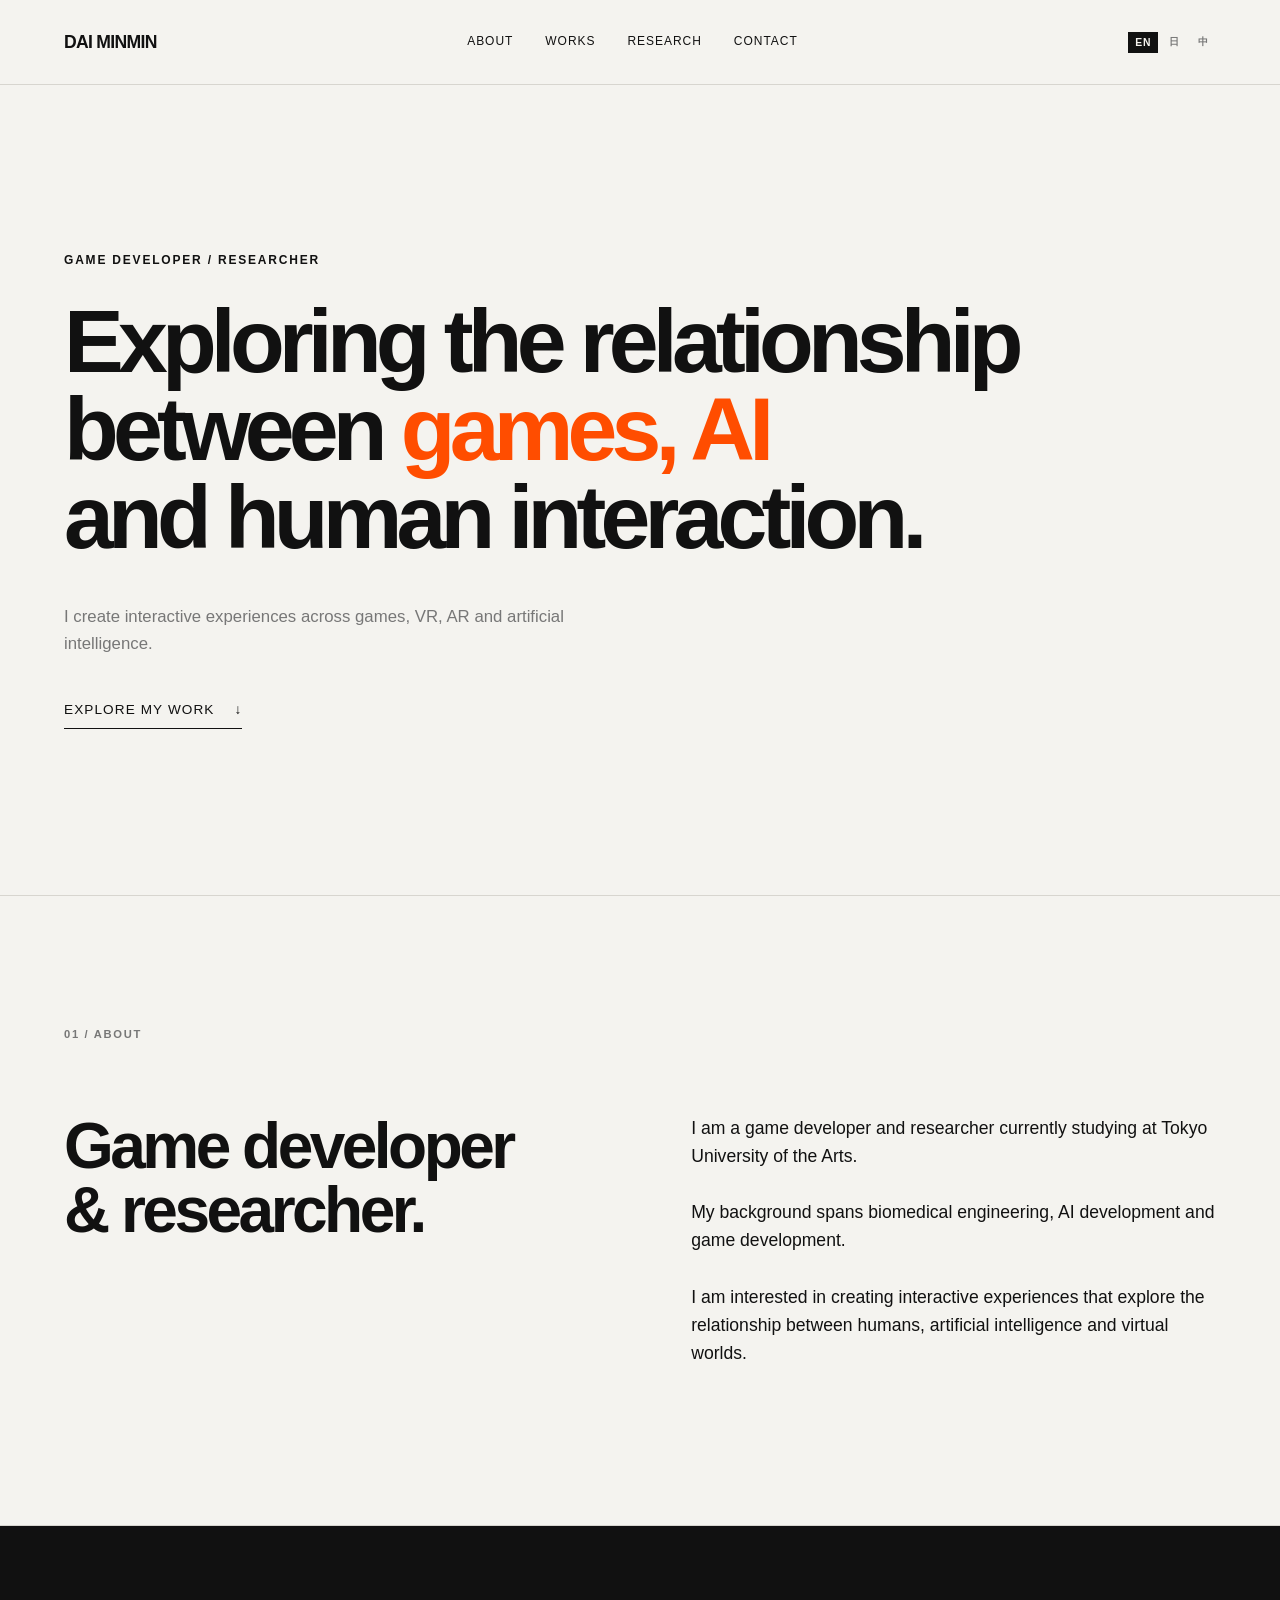
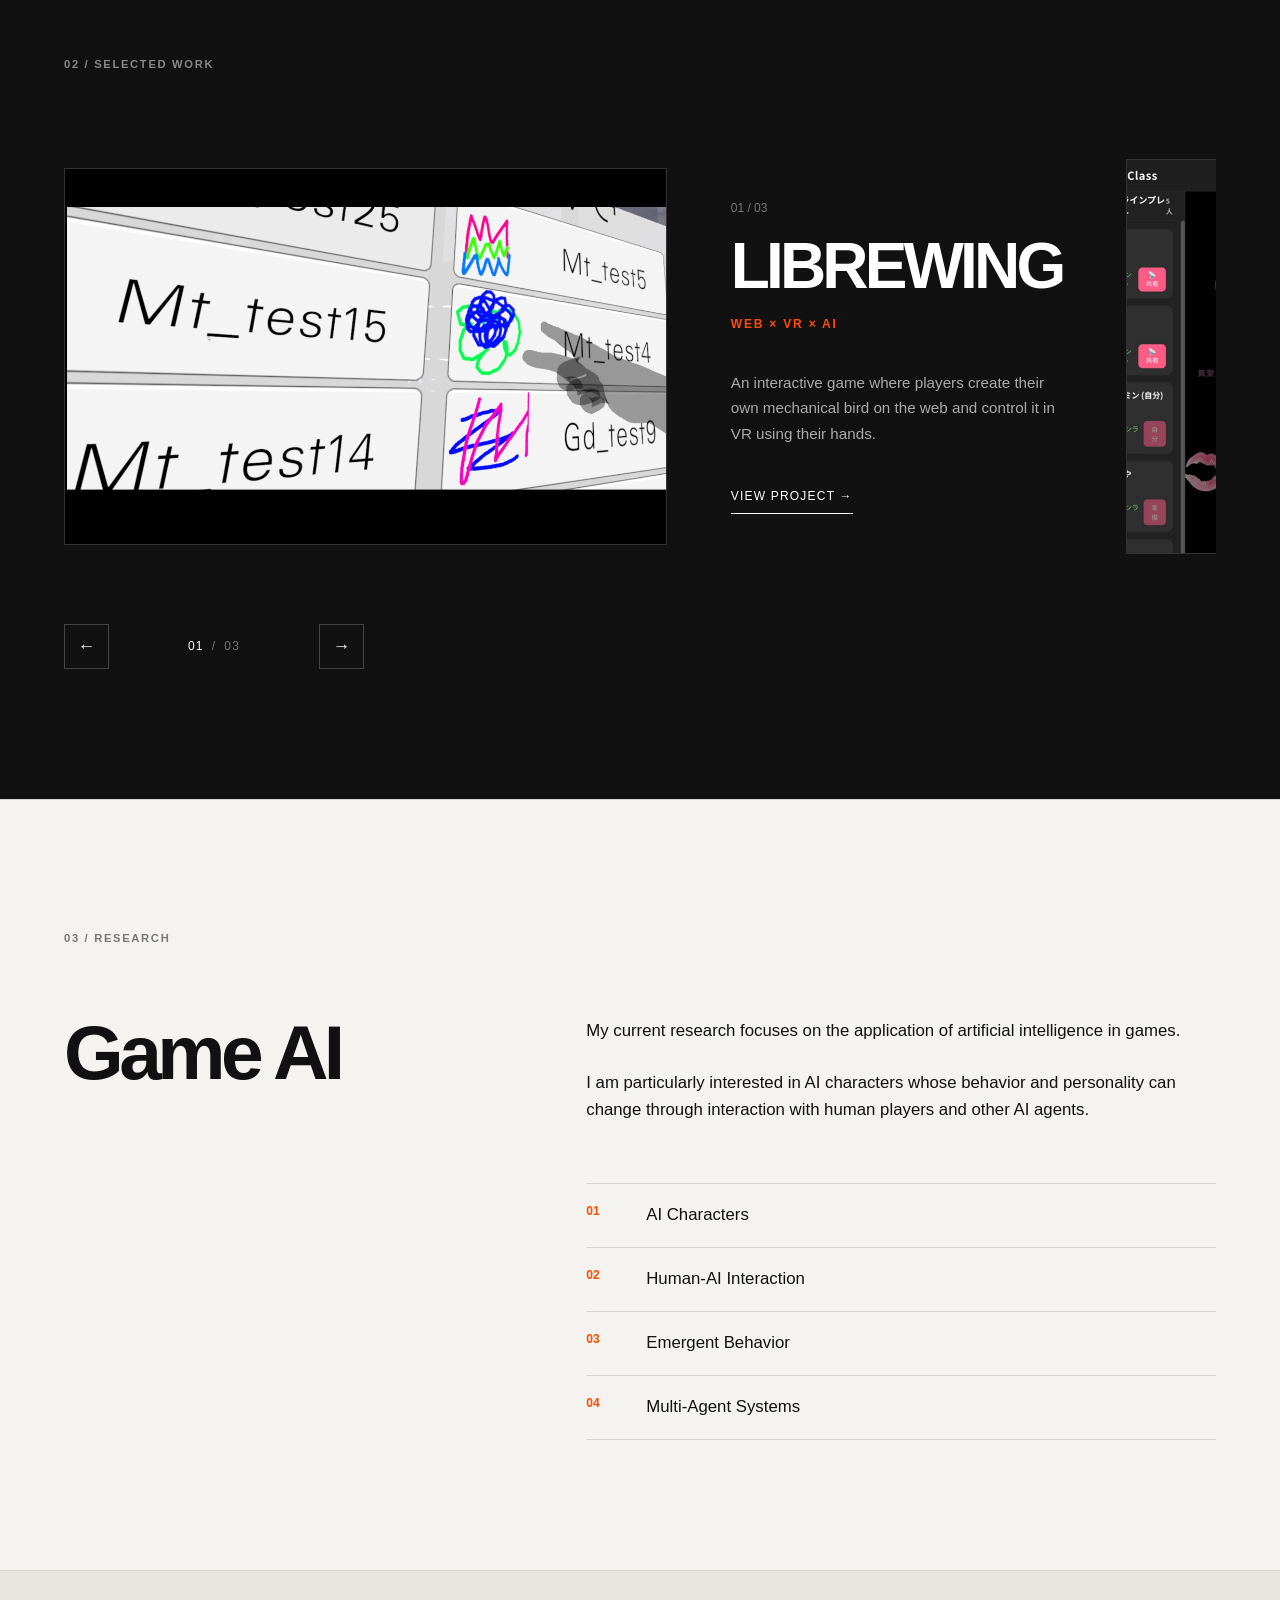
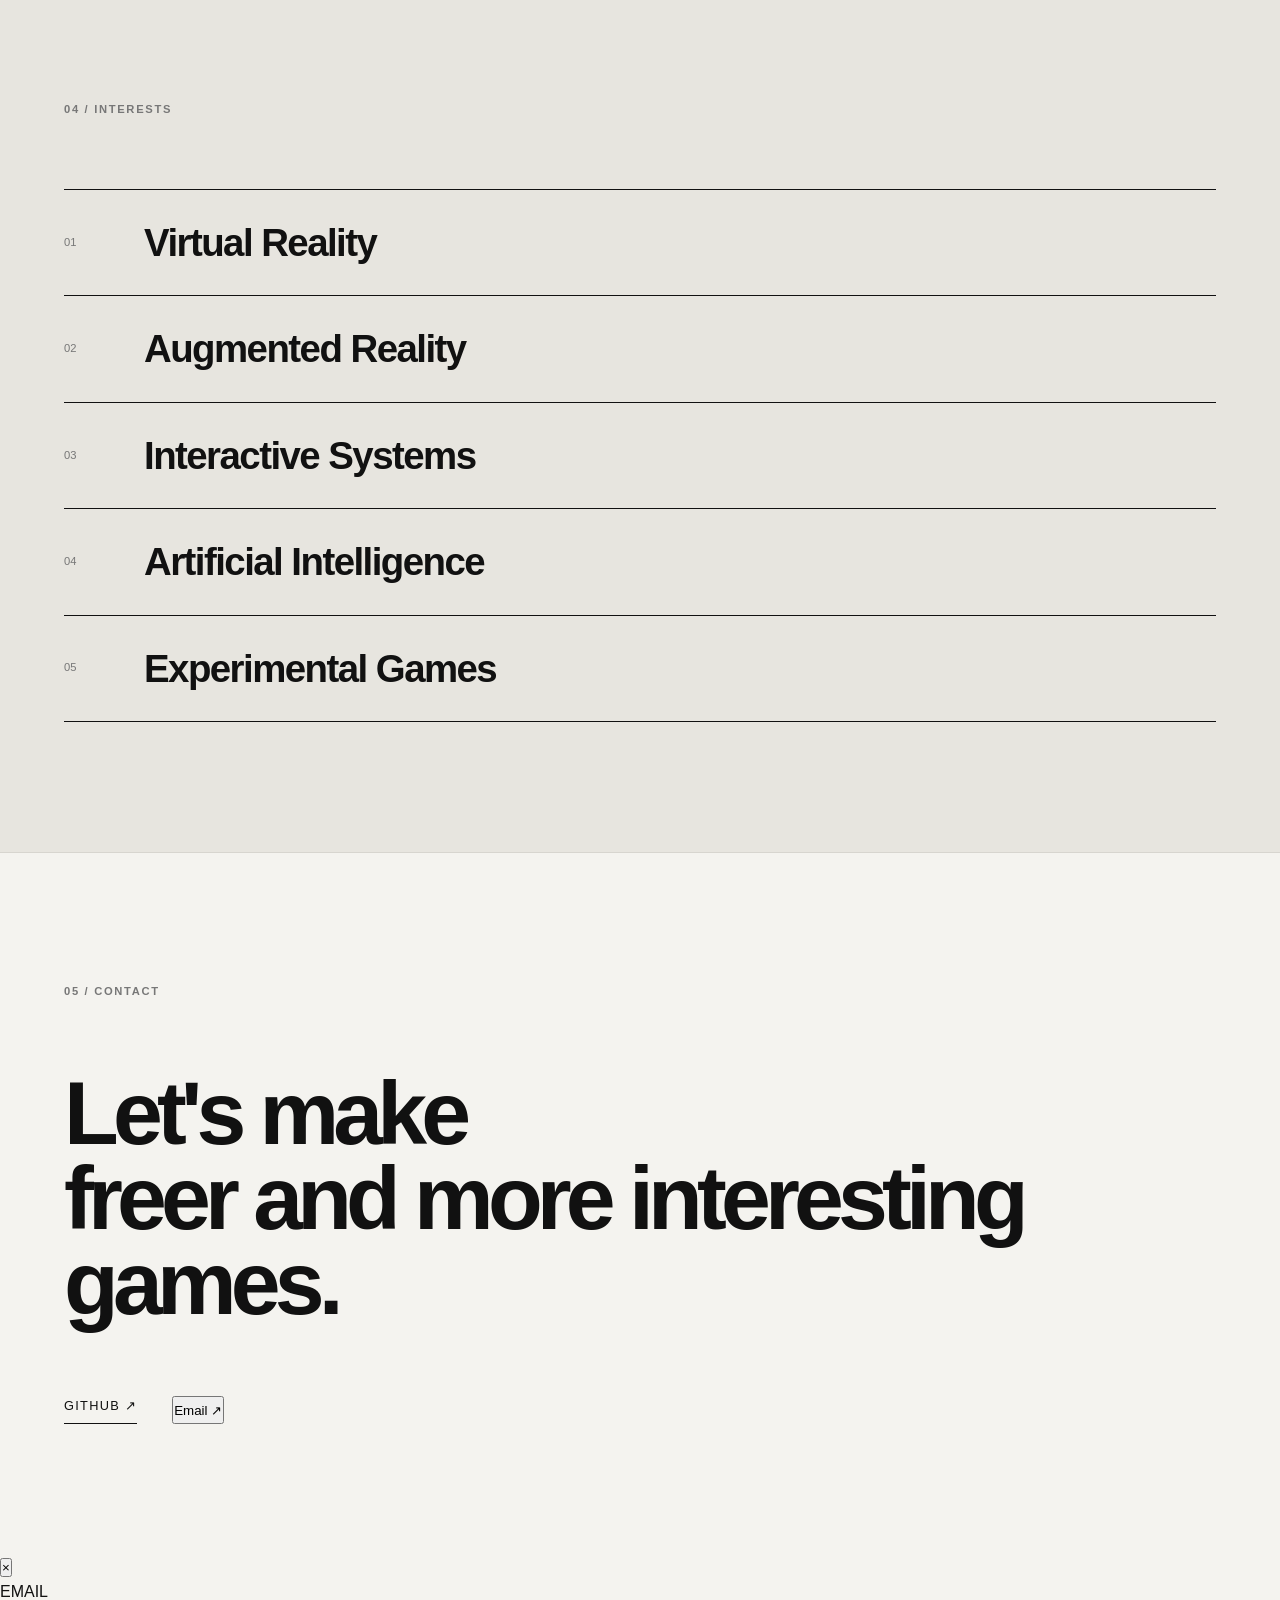
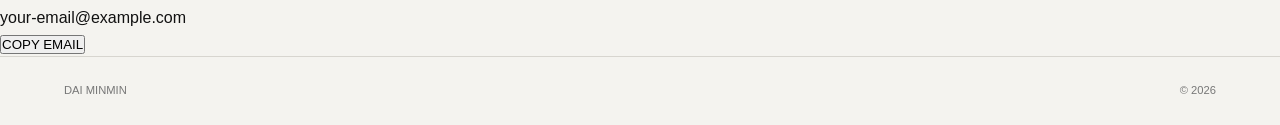
==== commit dcaf6b6a: "Update index.html" ====
--- a/index.html
+++ b/index.html
@@ -636,18 +636,13 @@
 
                 </a>
 
-
-                <!--
-                    Replace the # below
-                    with your Instagram URL later.
-                -->
-
-                <a href="#"
-                   target="_blank">
-
-                    Instagram ↗
-
-                </a>
+                <button
+                    type="button"
+                    class="email-button"
+                    id="emailButton"
+                >
+                    Email ↗
+                </button>
 
 
             </div>
@@ -656,6 +651,44 @@
 
 
     </main>
+
+
+    <div class="email-popup" id="emailPopup">
+
+        <div class="email-popup-content">
+    
+            <button
+                class="email-popup-close"
+                id="emailPopupClose"
+                aria-label="Close"
+            >
+                ×
+            </button>
+    
+            <p class="email-popup-label">
+                EMAIL
+            </p>
+    
+            <p class="email-address" id="emailAddress">
+                your-email@example.com
+            </p>
+    
+            <button
+                class="email-copy-button"
+                id="emailCopyButton"
+            >
+                COPY EMAIL
+            </button>
+    
+            <p
+                class="email-copy-message"
+                id="emailCopyMessage"
+            >
+            </p>
+    
+        </div>
+    
+    </div>
 
 
 
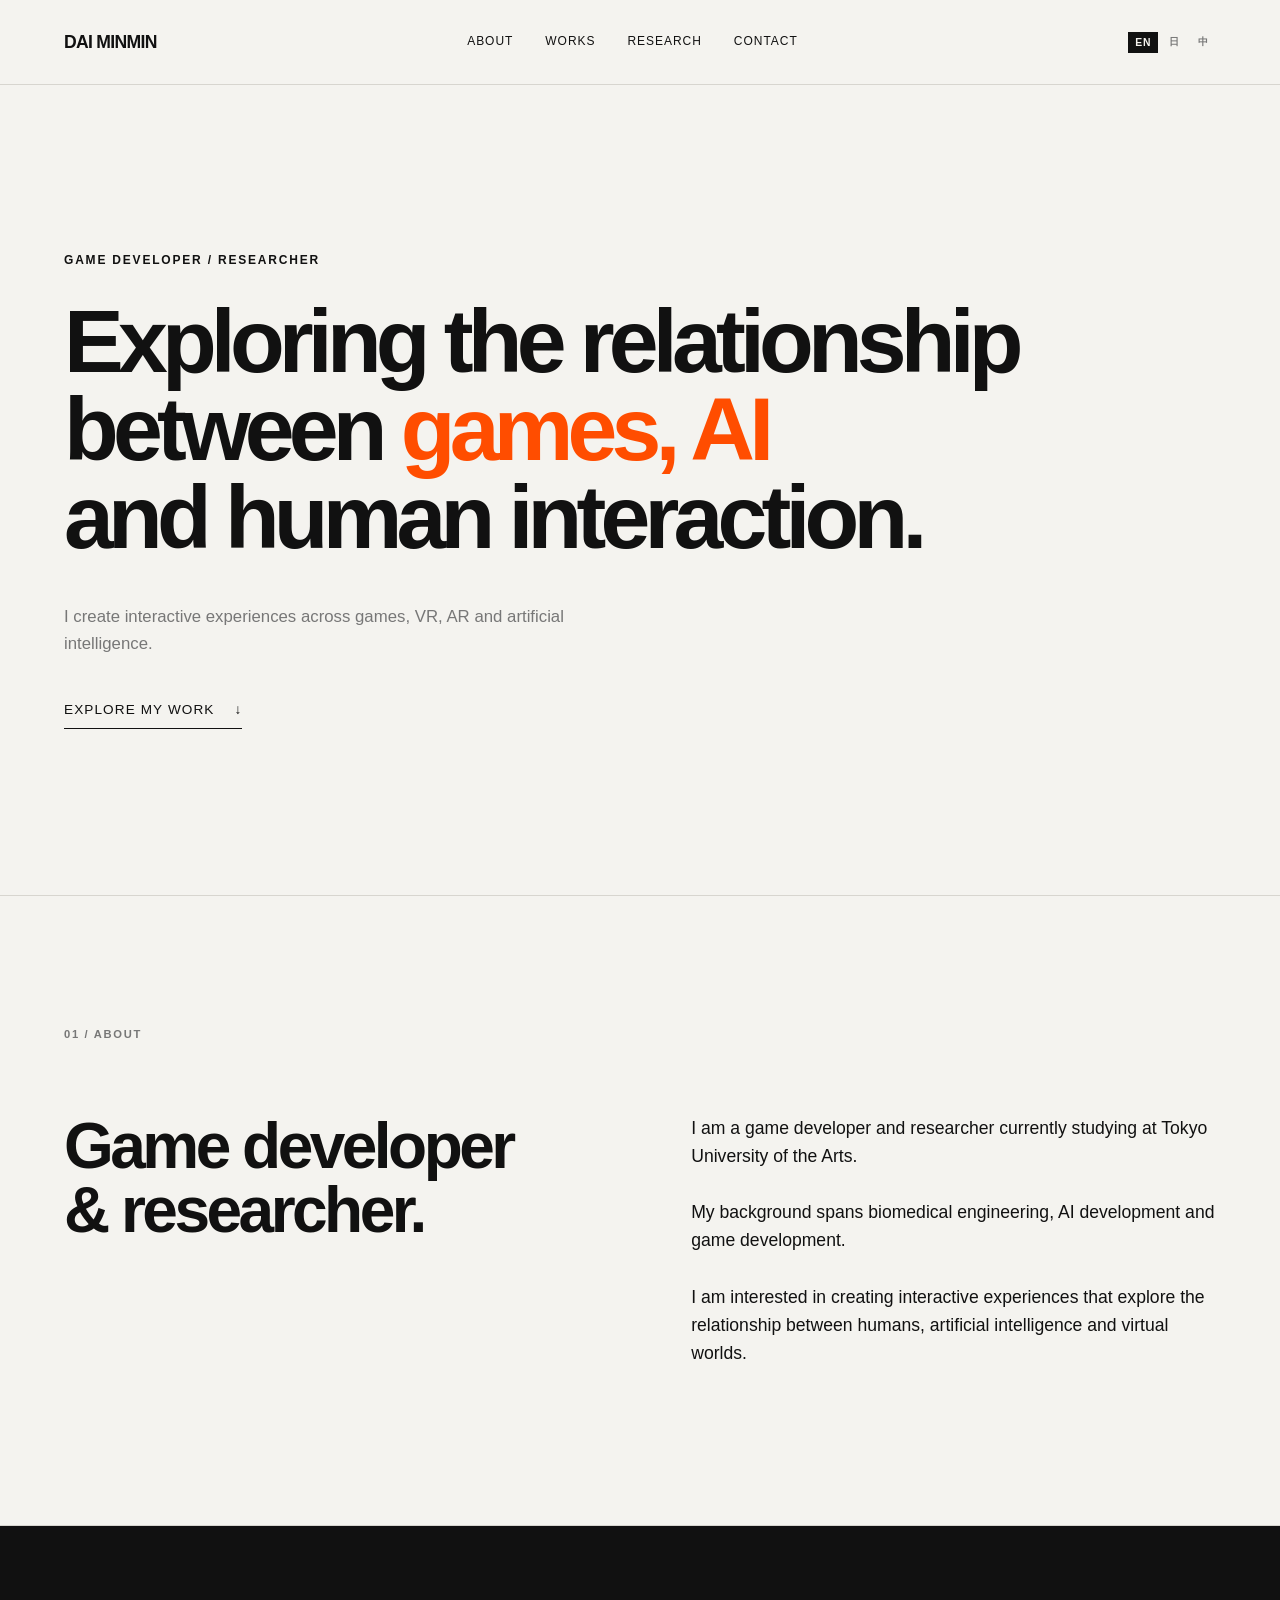
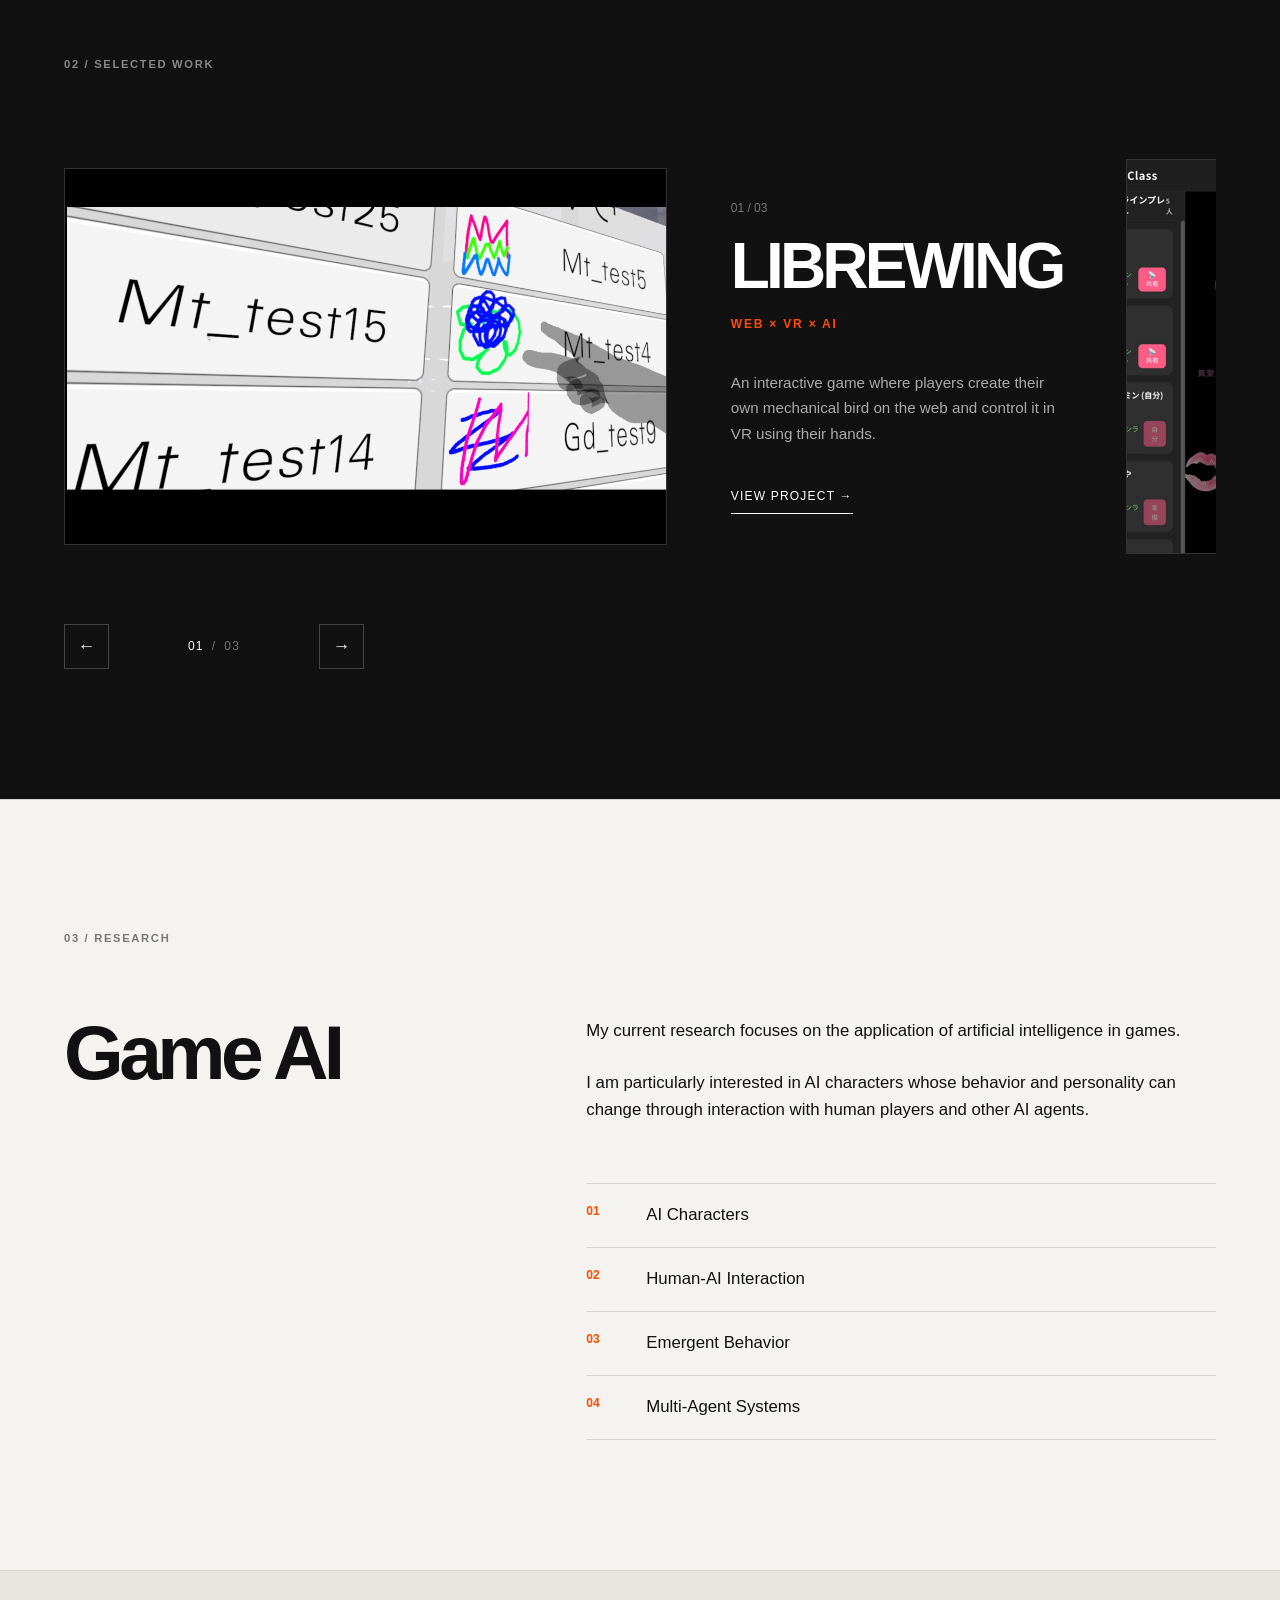
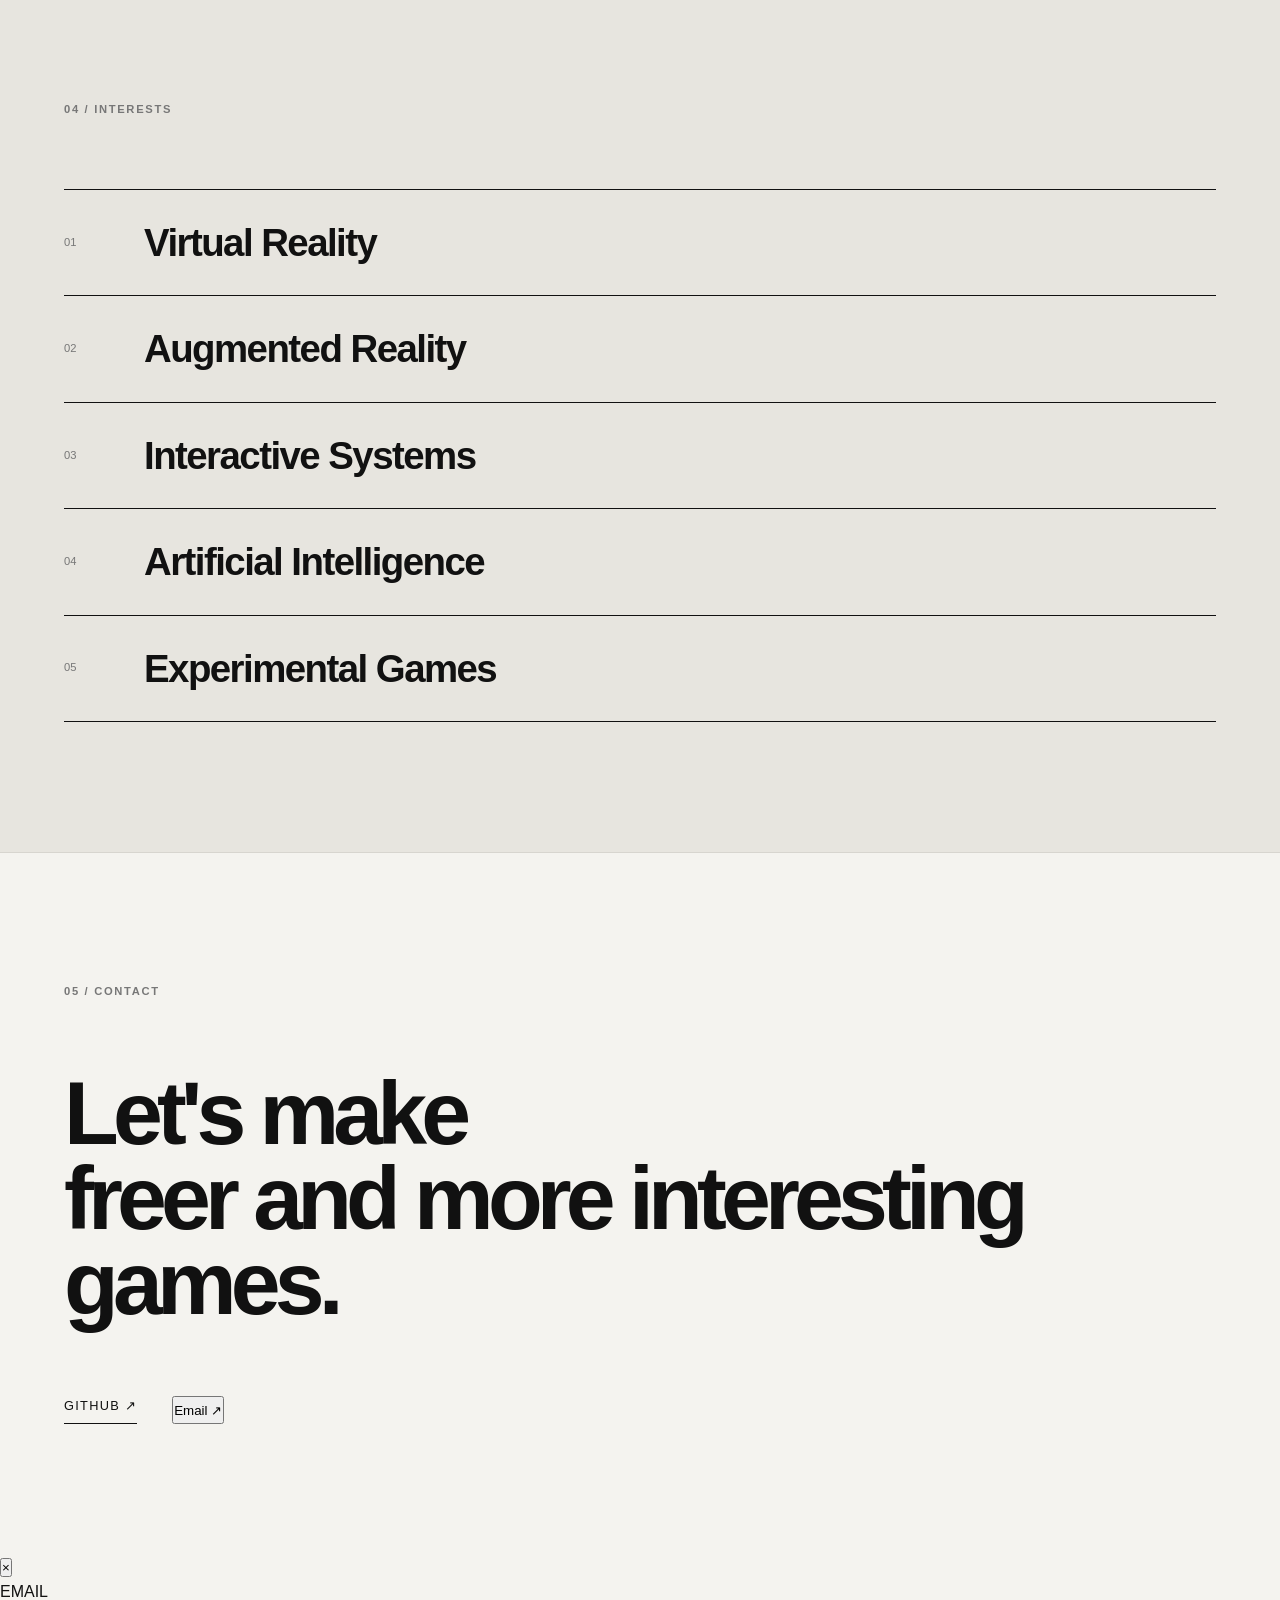
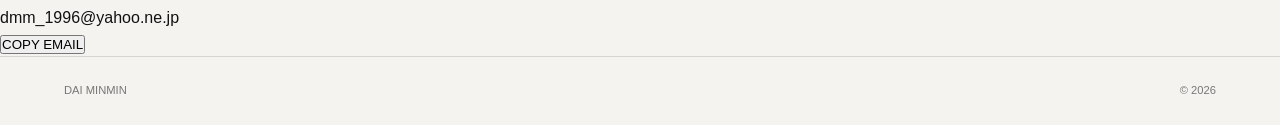
==== commit db2c598a: "Update index.html" ====
--- a/index.html
+++ b/index.html
@@ -670,7 +670,7 @@
             </p>
     
             <p class="email-address" id="emailAddress">
-                your-email@example.com
+                dmm_1996@yahoo.ne.jp
             </p>
     
             <button
